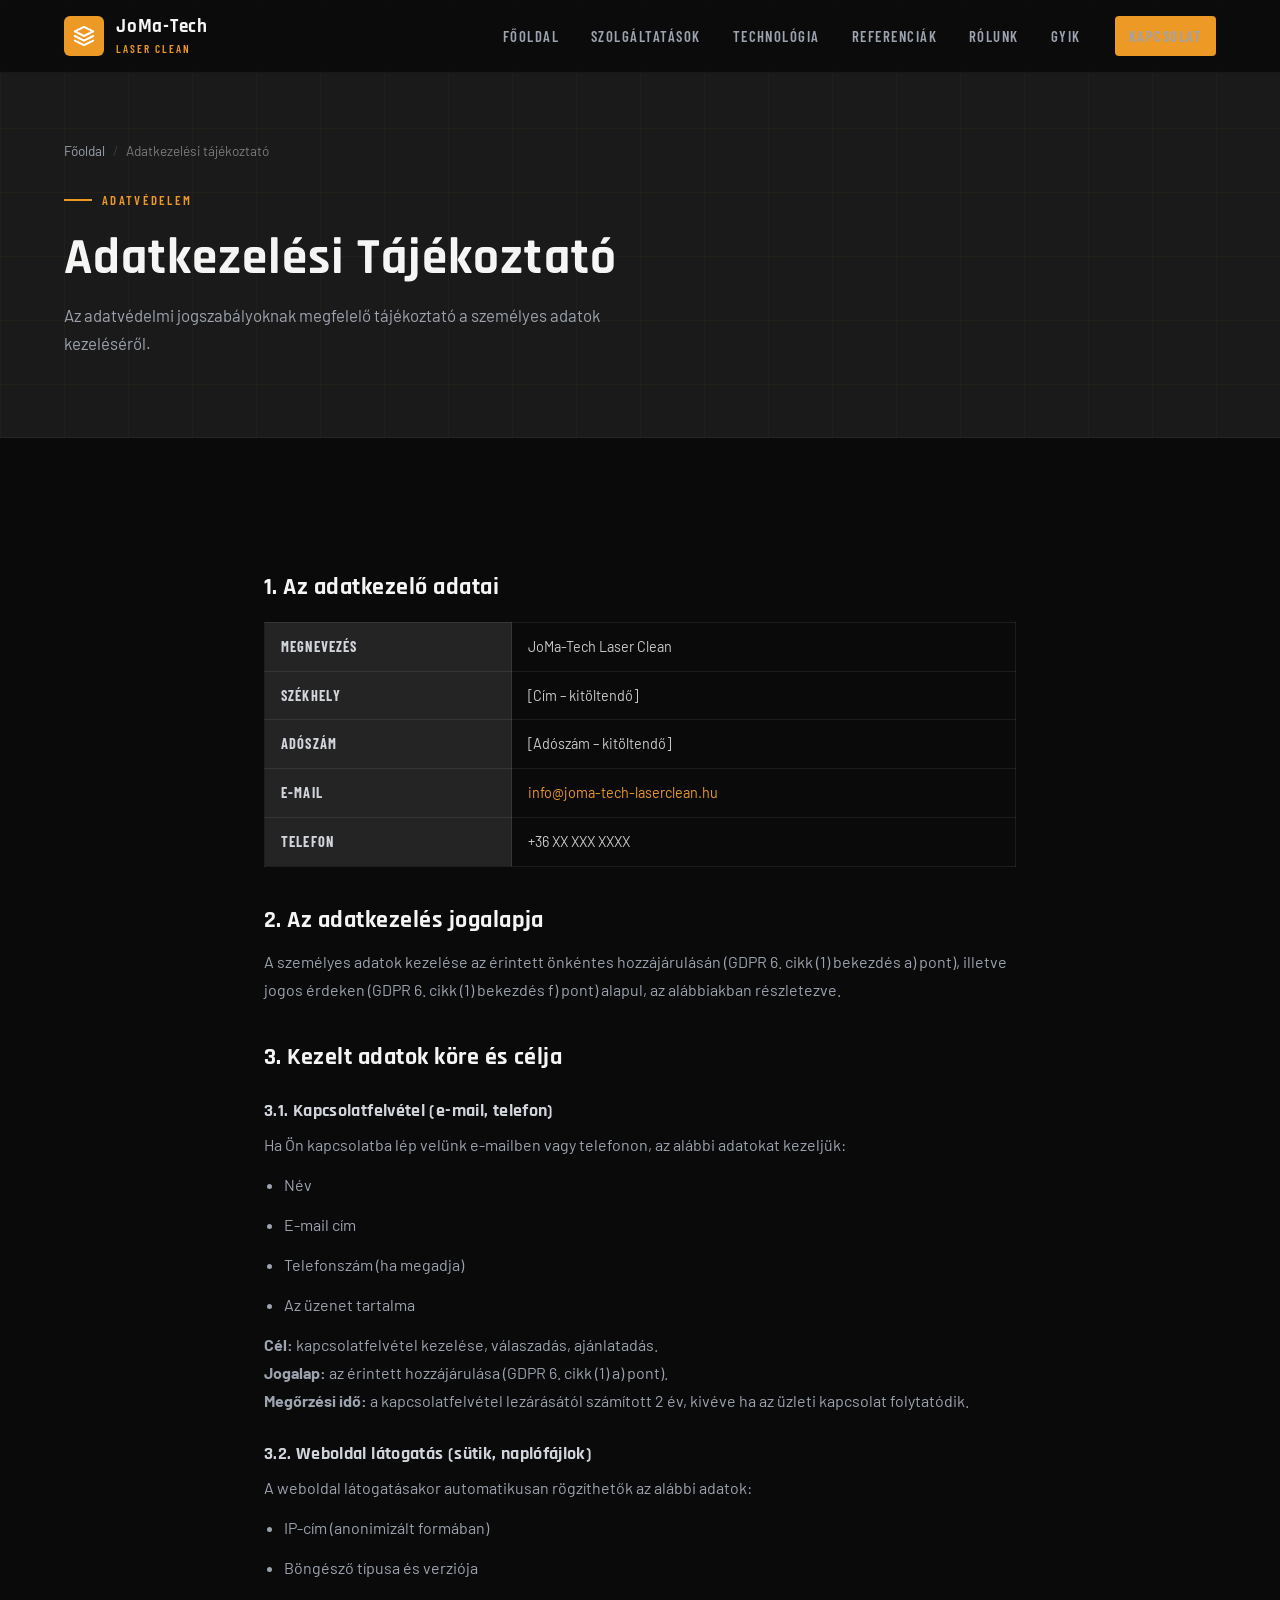
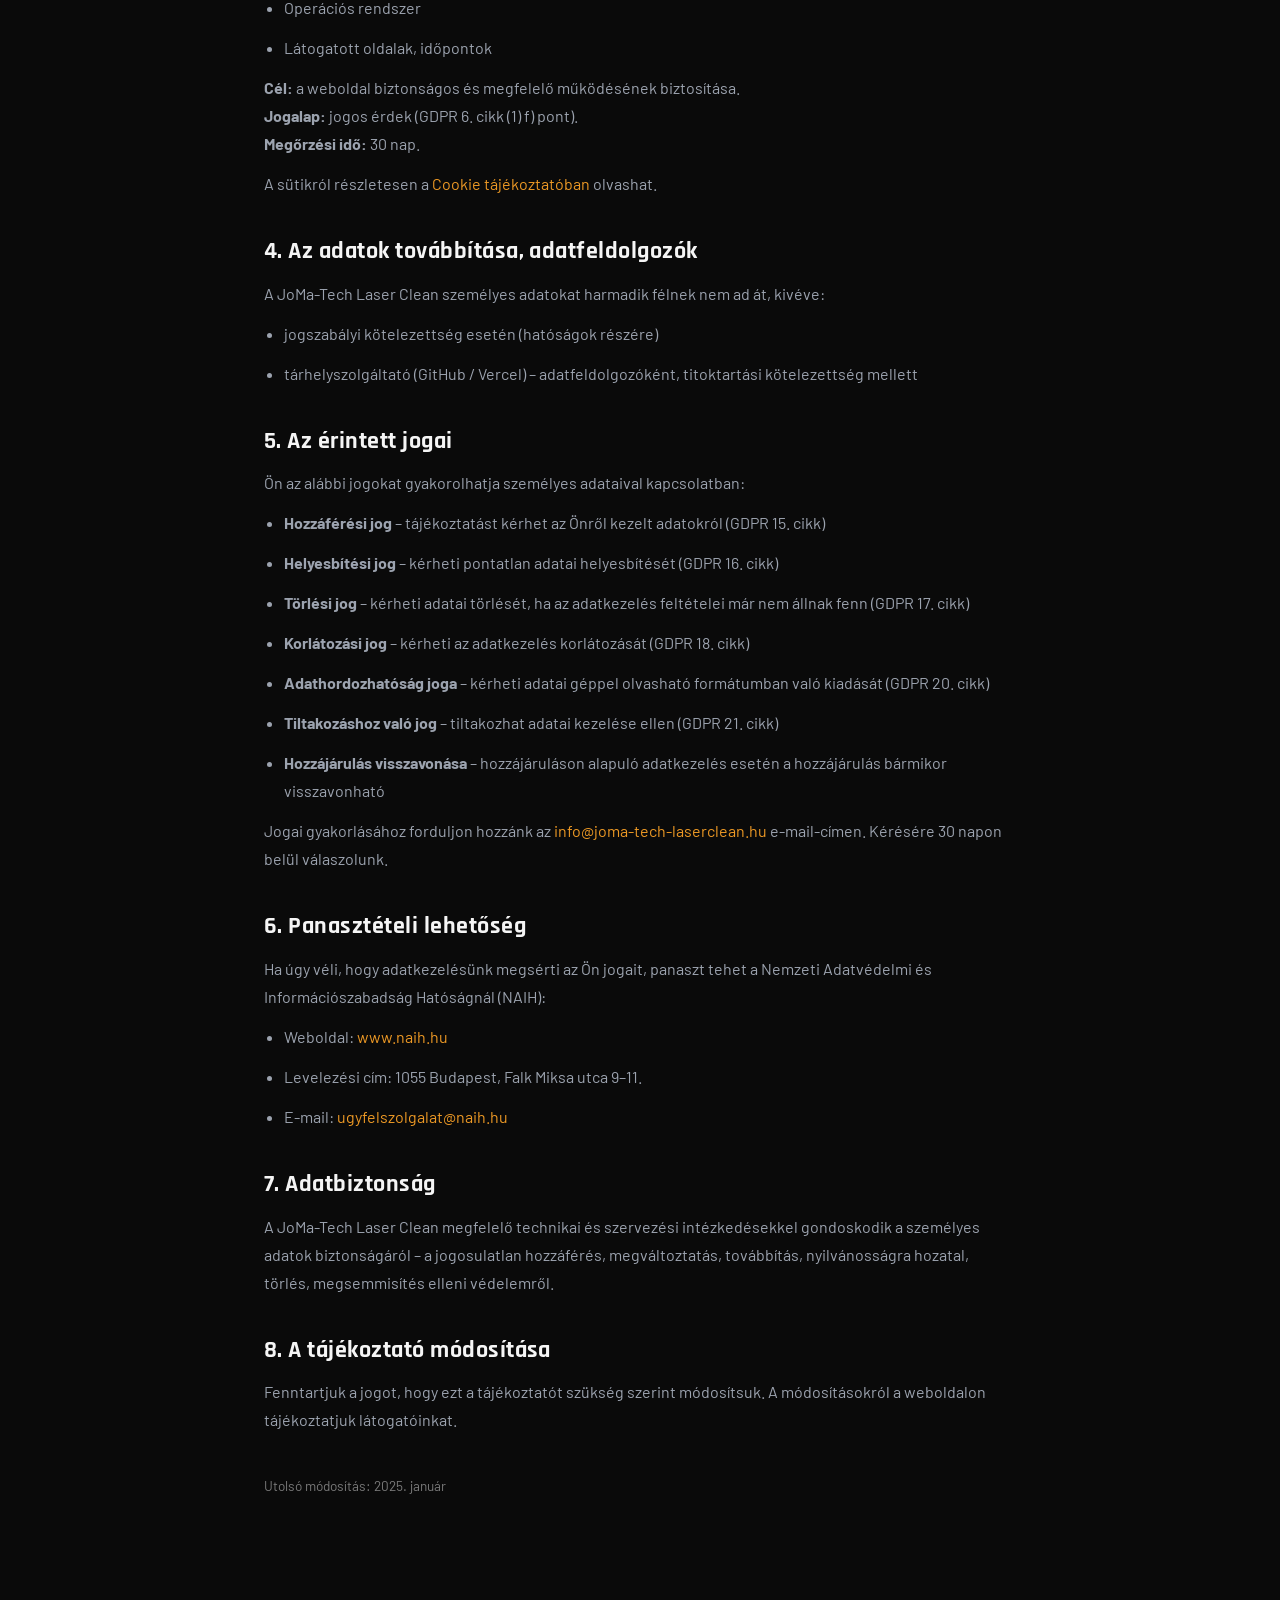
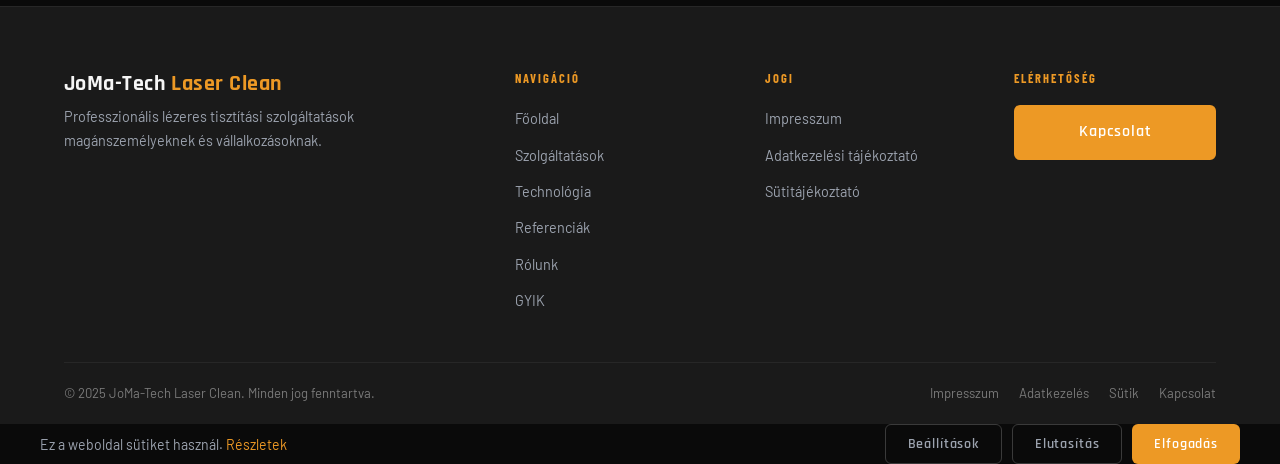
==== adatkezeles.html @ 35d4041e "Add files via upload" ====
<!DOCTYPE html>
<html lang="hu">
<head>
  <meta charset="UTF-8">
  <meta name="viewport" content="width=device-width, initial-scale=1.0">
  <meta name="description" content="Az adatvédelmi jogszabályoknak megfelelő adatkezelési tájékoztató a JoMa-Tech Laser Clean weboldalhoz.">
  <meta name="author" content="JoMa-Tech Laser Clean">
  <meta name="robots" content="index, follow">
  <meta name="theme-color" content="#ED9925">
  <link rel="canonical" href="https://joma-tech-laserclean.hu/adatkezeles.html">

  <!-- Open Graph -->
  <meta property="og:type" content="website">
  <meta property="og:title" content="Adatkezelési Tájékoztató – JoMa-Tech Laser Clean">
  <meta property="og:description" content="Az adatvédelmi jogszabályoknak megfelelő adatkezelési tájékoztató a JoMa-Tech Laser Clean weboldalhoz.">
  <meta property="og:url" content="https://joma-tech-laserclean.hu/adatkezeles.html">
  <meta property="og:image" content="https://joma-tech-laserclean.hu/assets/img/og-image.jpg">
  <meta property="og:image:width" content="1200">
  <meta property="og:image:height" content="630">
  <meta property="og:locale" content="hu_HU">
  <meta property="og:site_name" content="JoMa-Tech Laser Clean">

  <!-- Twitter Card -->
  <meta name="twitter:card" content="summary_large_image">
  <meta name="twitter:title" content="Adatkezelési Tájékoztató – JoMa-Tech Laser Clean">
  <meta name="twitter:description" content="Az adatvédelmi jogszabályoknak megfelelő adatkezelési tájékoztató a JoMa-Tech Laser Clean weboldalhoz.">
  <meta name="twitter:image" content="https://joma-tech-laserclean.hu/assets/img/og-image.jpg">

  <title>Adatkezelési Tájékoztató – JoMa-Tech Laser Clean</title>
  <link rel="stylesheet" href="assets/css/style.css">
  <link rel="preconnect" href="https://fonts.googleapis.com">
  <link rel="preconnect" href="https://fonts.gstatic.com" crossorigin>

</head>
<body>

<header id="site-header">
  <div class="container">
    <nav class="nav-wrap">
      <a href="index.html" class="nav-logo">
        <div class="nav-logo-icon">
          <svg width="22" height="22" viewBox="0 0 24 24" fill="none" stroke="#fff" stroke-width="2.2" stroke-linecap="round" stroke-linejoin="round"><path d="M12 2L2 7l10 5 10-5-10-5z"/><path d="M2 17l10 5 10-5"/><path d="M2 12l10 5 10-5"/></svg>
        </div>
        <div class="nav-logo-text"><strong>JoMa-Tech</strong><span>Laser Clean</span></div>
      </a>
      <div class="nav-links">
        <a href="index.html">Főoldal</a>
        <a href="szolgaltatasok.html">Szolgáltatások</a>
        <a href="technologia.html">Technológia</a>
        <a href="referenciak.html">Referenciák</a>
        <a href="rolunk.html">Rólunk</a>
        <a href="gyik.html">GYIK</a>
        <a href="kapcsolat.html" class="nav-cta btn btn-primary">Kapcsolat</a>
      </div>
      <button class="nav-toggle" aria-label="Menü megnyitása"><span></span><span></span><span></span></button>
    </nav>
    <nav class="nav-mobile">
      <a href="index.html">Főoldal</a>
      <a href="szolgaltatasok.html">Szolgáltatások</a>
      <a href="technologia.html">Technológia</a>
      <a href="referenciak.html">Referenciák</a>
      <a href="rolunk.html">Rólunk</a>
      <a href="gyik.html">GYIK</a>
      <a href="kapcsolat.html" class="btn btn-primary">Kapcsolatfelvétel</a>
    </nav>
  </div>
</header>

<section class="page-hero">
  <div class="container">
    <div class="page-hero-content">
      <div class="breadcrumb">
        <a href="index.html">Főoldal</a>
        <span class="breadcrumb-sep">/</span>
        <span>Adatkezelési tájékoztató</span>
      </div>
      <span class="section-label">Adatvédelem</span>
      <h1>Adatkezelési Tájékoztató</h1>
      <p>Az adatvédelmi jogszabályoknak megfelelő tájékoztató a személyes adatok kezeléséről.</p>
    </div>
  </div>
</section>

<section class="section-pad">
  <div class="container" style="max-width:800px;">
    <div class="legal-content">

      <h2>1. Az adatkezelő adatai</h2>
      <table>
        <tr><th>Megnevezés</th><td>JoMa-Tech Laser Clean</td></tr>
        <tr><th>Székhely</th><td>[Cím – kitöltendő]</td></tr>
        <tr><th>Adószám</th><td>[Adószám – kitöltendő]</td></tr>
        <tr><th>E-mail</th><td><a href="mailto:info@joma-tech-laserclean.hu">info@joma-tech-laserclean.hu</a></td></tr>
        <tr><th>Telefon</th><td>+36 XX XXX XXXX</td></tr>
      </table>

      <h2>2. Az adatkezelés jogalapja</h2>
      <p>A személyes adatok kezelése az érintett önkéntes hozzájárulásán (GDPR 6. cikk (1) bekezdés a) pont), illetve jogos érdeken (GDPR 6. cikk (1) bekezdés f) pont) alapul, az alábbiakban részletezve.</p>

      <h2>3. Kezelt adatok köre és célja</h2>

      <h3>3.1. Kapcsolatfelvétel (e-mail, telefon)</h3>
      <p>Ha Ön kapcsolatba lép velünk e-mailben vagy telefonon, az alábbi adatokat kezeljük:</p>
      <ul>
        <li>Név</li>
        <li>E-mail cím</li>
        <li>Telefonszám (ha megadja)</li>
        <li>Az üzenet tartalma</li>
      </ul>
      <p><strong>Cél:</strong> kapcsolatfelvétel kezelése, válaszadás, ajánlatadás.<br>
      <strong>Jogalap:</strong> az érintett hozzájárulása (GDPR 6. cikk (1) a) pont).<br>
      <strong>Megőrzési idő:</strong> a kapcsolatfelvétel lezárásától számított 2 év, kivéve ha az üzleti kapcsolat folytatódik.</p>

      <h3>3.2. Weboldal látogatás (sütik, naplófájlok)</h3>
      <p>A weboldal látogatásakor automatikusan rögzíthetők az alábbi adatok:</p>
      <ul>
        <li>IP-cím (anonimizált formában)</li>
        <li>Böngésző típusa és verziója</li>
        <li>Operációs rendszer</li>
        <li>Látogatott oldalak, időpontok</li>
      </ul>
      <p><strong>Cél:</strong> a weboldal biztonságos és megfelelő működésének biztosítása.<br>
      <strong>Jogalap:</strong> jogos érdek (GDPR 6. cikk (1) f) pont).<br>
      <strong>Megőrzési idő:</strong> 30 nap.</p>
      <p>A sütikról részletesen a <a href="cookie-tajekoztato.html">Cookie tájékoztatóban</a> olvashat.</p>

      <h2>4. Az adatok továbbítása, adatfeldolgozók</h2>
      <p>A JoMa-Tech Laser Clean személyes adatokat harmadik félnek nem ad át, kivéve:</p>
      <ul>
        <li>jogszabályi kötelezettség esetén (hatóságok részére)</li>
        <li>tárhelyszolgáltató (GitHub / Vercel) – adatfeldolgozóként, titoktartási kötelezettség mellett</li>
      </ul>

      <h2>5. Az érintett jogai</h2>
      <p>Ön az alábbi jogokat gyakorolhatja személyes adataival kapcsolatban:</p>
      <ul>
        <li><strong>Hozzáférési jog</strong> – tájékoztatást kérhet az Önről kezelt adatokról (GDPR 15. cikk)</li>
        <li><strong>Helyesbítési jog</strong> – kérheti pontatlan adatai helyesbítését (GDPR 16. cikk)</li>
        <li><strong>Törlési jog</strong> – kérheti adatai törlését, ha az adatkezelés feltételei már nem állnak fenn (GDPR 17. cikk)</li>
        <li><strong>Korlátozási jog</strong> – kérheti az adatkezelés korlátozását (GDPR 18. cikk)</li>
        <li><strong>Adathordozhatóság joga</strong> – kérheti adatai géppel olvasható formátumban való kiadását (GDPR 20. cikk)</li>
        <li><strong>Tiltakozáshoz való jog</strong> – tiltakozhat adatai kezelése ellen (GDPR 21. cikk)</li>
        <li><strong>Hozzájárulás visszavonása</strong> – hozzájáruláson alapuló adatkezelés esetén a hozzájárulás bármikor visszavonható</li>
      </ul>
      <p>Jogai gyakorlásához forduljon hozzánk az <a href="mailto:info@joma-tech-laserclean.hu">info@joma-tech-laserclean.hu</a> e-mail-címen. Kérésére 30 napon belül válaszolunk.</p>

      <h2>6. Panasztételi lehetőség</h2>
      <p>Ha úgy véli, hogy adatkezelésünk megsérti az Ön jogait, panaszt tehet a Nemzeti Adatvédelmi és Információszabadság Hatóságnál (NAIH):</p>
      <ul>
        <li>Weboldal: <a href="https://www.naih.hu" target="_blank" rel="noopener">www.naih.hu</a></li>
        <li>Levelezési cím: 1055 Budapest, Falk Miksa utca 9–11.</li>
        <li>E-mail: <a href="mailto:ugyfelszolgalat@naih.hu">ugyfelszolgalat@naih.hu</a></li>
      </ul>

      <h2>7. Adatbiztonság</h2>
      <p>A JoMa-Tech Laser Clean megfelelő technikai és szervezési intézkedésekkel gondoskodik a személyes adatok biztonságáról – a jogosulatlan hozzáférés, megváltoztatás, továbbítás, nyilvánosságra hozatal, törlés, megsemmisítés elleni védelemről.</p>

      <h2>8. A tájékoztató módosítása</h2>
      <p>Fenntartjuk a jogot, hogy ezt a tájékoztatót szükség szerint módosítsuk. A módosításokról a weboldalon tájékoztatjuk látogatóinkat.</p>

      <p style="color:var(--text-muted);font-size:0.85rem;margin-top:40px;">Utolsó módosítás: 2025. január</p>
    </div>
  </div>
</section>

<footer id="site-footer">
  <div class="container">
    <div class="footer-grid">
      <div class="footer-brand"><h3>JoMa-Tech <span style="color:var(--orange)">Laser Clean</span></h3><p>Professzionális lézeres tisztítási szolgáltatások magánszemélyeknek és vállalkozásoknak.</p></div>
      <div class="footer-col"><h4>Navigáció</h4><ul><li><a href="index.html">Főoldal</a></li><li><a href="szolgaltatasok.html">Szolgáltatások</a></li><li><a href="technologia.html">Technológia</a></li><li><a href="referenciak.html">Referenciák</a></li><li><a href="rolunk.html">Rólunk</a></li><li><a href="gyik.html">GYIK</a></li></ul></div>
      <div class="footer-col"><h4>Jogi</h4><ul><li><a href="impresszum.html">Impresszum</a></li><li><a href="adatkezeles.html">Adatkezelési tájékoztató</a></li><li><a href="cookie-tajekoztato.html">Sütitájékoztató</a></li></ul></div>
      <div class="footer-col"><h4>Elérhetőség</h4><a href="kapcsolat.html" class="btn btn-primary" style="width:100%;justify-content:center;">Kapcsolat</a></div>
    </div>
    <div class="footer-bottom">
      <p>© 2025 JoMa-Tech Laser Clean. Minden jog fenntartva.</p>
      <div class="footer-legal"><a href="impresszum.html">Impresszum</a><a href="adatkezeles.html">Adatkezelés</a><a href="cookie-tajekoztato.html">Sütik</a><a href="kapcsolat.html">Kapcsolat</a></div>
    </div>
  </div>
</footer>

<button id="back-to-top" aria-label="Vissza a tetejére">
  <svg width="20" height="20" viewBox="0 0 24 24" fill="none" stroke="currentColor" stroke-width="2.5" stroke-linecap="round" stroke-linejoin="round"><polyline points="18 15 12 9 6 15"></polyline></svg>
</button>
<div id="sütiértesítő"><div class="cookie-inner"><p class="cookie-text">Ez a weboldal sütiket használ. <a href="cookie-tajekoztato.html">Részletek</a></p><div class="cookie-actions"><button id="cookie-settings" class="btn btn-ghost">Beállítások</button><button id="cookie-reject" class="btn btn-ghost">Elutasítás</button><button id="cookie-accept" class="btn btn-primary">Elfogadás</button></div></div></div>
<script src="assets/js/main.js"></script>
</body>
</html>
---- assets/css/style.css ----
/* ============================================================
   JoMa-Tech Laser Clean — style.css
   Design: Industrial-premium, dark tech aesthetic
   ============================================================ */

/* --- Google Fonts --- */
@import url('https://fonts.googleapis.com/css2?family=Rajdhani:wght@400;500;600;700&family=Barlow:ital,wght@0,300;0,400;0,500;0,600;1,300&family=Barlow+Condensed:wght@400;600;700&display=swap');

/* --- CSS Variables --- */
:root {
  --black:       #0a0a0a;
  --anthracite:  #1a1a1a;
  --dark-gray:   #242424;
  --mid-gray:    #3a3a3a;
  --silver:      #9ca3af;
  --light-silver:#d1d5db;
  --white:       #f5f5f5;
  --orange:      #ED9925;
  --orange-dark: #C47A10;
  --orange-glow: rgba(237,153,37,0.18);
  --text-body:   #c9c9c9;
  --text-muted:  #7a7a7a;

  --font-display: 'Rajdhani', sans-serif;
  --font-body:    'Barlow', sans-serif;
  --font-cond:    'Barlow Condensed', sans-serif;

  --radius:  6px;
  --radius-lg: 12px;
  --shadow:  0 4px 24px rgba(0,0,0,0.55);
  --shadow-orange: 0 0 32px rgba(237,153,37,0.25);
  --transition: 0.3s cubic-bezier(0.4,0,0.2,1);
}

/* --- Reset & Base --- */
*, *::before, *::after { box-sizing: border-box; margin: 0; padding: 0; }
html { scroll-behavior: smooth; font-size: 16px; }
body {
  font-family: var(--font-body);
  background: var(--black);
  color: var(--text-body);
  line-height: 1.65;
  overflow-x: hidden;
}
img { max-width: 100%; height: auto; display: block; }
a { color: var(--orange); text-decoration: none; transition: color var(--transition); }
a:hover { color: #fff; }
ul { list-style: none; }
h1,h2,h3,h4,h5,h6 {
  font-family: var(--font-display);
  color: var(--white);
  line-height: 1.15;
  letter-spacing: 0.02em;
}

/* --- Utility --- */
.container { max-width: 1200px; margin: 0 auto; padding: 0 24px; }
.section-pad { padding: 96px 0; }
.section-pad-sm { padding: 64px 0; }
.text-orange { color: var(--orange); }
.text-silver { color: var(--silver); }
.text-center { text-align: center; }
.sr-only { position: absolute; width: 1px; height: 1px; overflow: hidden; clip: rect(0,0,0,0); }

/* Section label */
.section-label {
  display: inline-flex;
  align-items: center;
  gap: 10px;
  font-family: var(--font-cond);
  font-size: 0.8rem;
  font-weight: 600;
  letter-spacing: 0.18em;
  text-transform: uppercase;
  color: var(--orange);
  margin-bottom: 18px;
}
.section-label::before {
  content: '';
  display: block;
  width: 28px; height: 2px;
  background: var(--orange);
}

/* Section title */
.section-title {
  font-size: clamp(2rem, 5vw, 3.2rem);
  font-weight: 700;
  margin-bottom: 20px;
}
.section-title span { color: var(--orange); }
.section-sub {
  font-size: 1.05rem;
  color: var(--silver);
  max-width: 640px;
  margin-bottom: 56px;
}
.section-sub.center { margin: 0 auto 56px; }

/* Divider */
.divider {
  width: 56px; height: 3px;
  background: var(--orange);
  margin: 20px 0 40px;
}
.divider.center { margin: 20px auto 40px; }

/* --- Buttons --- */
.btn {
  display: inline-flex;
  align-items: center;
  gap: 10px;
  font-family: var(--font-display);
  font-size: 1rem;
  font-weight: 600;
  letter-spacing: 0.06em;
  padding: 14px 32px;
  border-radius: var(--radius);
  border: none;
  cursor: pointer;
  transition: all var(--transition);
  white-space: nowrap;
}
.btn-primary {
  background: var(--orange);
  color: #fff;
}
.btn-primary:hover {
  background: var(--orange-dark);
  color: #fff;
  box-shadow: var(--shadow-orange);
  transform: translateY(-2px);
}
.btn-outline {
  background: transparent;
  color: var(--orange);
  border: 1.5px solid var(--orange);
}
.btn-outline:hover {
  background: var(--orange-glow);
  color: #fff;
  border-color: #fff;
  transform: translateY(-2px);
}
.btn-ghost {
  background: transparent;
  color: var(--silver);
  border: 1.5px solid var(--mid-gray);
}
.btn-ghost:hover {
  border-color: var(--orange);
  color: var(--orange);
}
.btn-lg { padding: 18px 40px; font-size: 1.08rem; }
.btn svg { flex-shrink: 0; }

/* --- Header / Nav --- */
#site-header {
  position: fixed;
  top: 0; left: 0; right: 0;
  z-index: 999;
  background: rgba(10,10,10,0.85);
  backdrop-filter: blur(14px);
  border-bottom: 1px solid rgba(255,255,255,0.05);
  transition: background var(--transition), box-shadow var(--transition);
}
#site-header.scrolled {
  background: rgba(10,10,10,0.97);
  box-shadow: 0 2px 32px rgba(0,0,0,0.6);
}
.nav-wrap {
  display: flex;
  align-items: center;
  justify-content: space-between;
  height: 72px;
}
.nav-logo {
  display: flex;
  align-items: center;
  gap: 12px;
  text-decoration: none;
}
.nav-logo-icon {
  width: 40px; height: 40px;
  background: var(--orange);
  border-radius: 6px;
  display: flex;
  align-items: center;
  justify-content: center;
  flex-shrink: 0;
}
.nav-logo-text {
  line-height: 1.1;
}
.nav-logo-text strong {
  display: block;
  font-family: var(--font-display);
  font-size: 1.18rem;
  font-weight: 700;
  color: var(--white);
  letter-spacing: 0.04em;
}
.nav-logo-text span {
  font-family: var(--font-cond);
  font-size: 0.7rem;
  font-weight: 600;
  letter-spacing: 0.18em;
  text-transform: uppercase;
  color: var(--orange);
}

.nav-links {
  display: flex;
  align-items: center;
  gap: 4px;
}
.nav-links a {
  font-family: var(--font-cond);
  font-size: 0.92rem;
  font-weight: 600;
  letter-spacing: 0.1em;
  text-transform: uppercase;
  color: var(--silver);
  padding: 8px 14px;
  border-radius: 4px;
  transition: color var(--transition), background var(--transition);
}
.nav-links a:hover,
.nav-links a.active {
  color: var(--orange);
  background: var(--orange-glow);
}
.nav-cta { margin-left: 16px; }

/* Hamburger */
.nav-toggle {
  display: none;
  flex-direction: column;
  gap: 5px;
  background: none;
  border: none;
  cursor: pointer;
  padding: 8px;
  z-index: 1001;
}
.nav-toggle span {
  display: block;
  width: 24px; height: 2px;
  background: var(--white);
  border-radius: 2px;
  transition: all var(--transition);
}
.nav-toggle.open span:nth-child(1) { transform: translateY(7px) rotate(45deg); }
.nav-toggle.open span:nth-child(2) { opacity: 0; }
.nav-toggle.open span:nth-child(3) { transform: translateY(-7px) rotate(-45deg); }

/* Mobile nav */
.nav-mobile {
  display: none;
  flex-direction: column;
  padding: 16px 24px 24px;
  border-top: 1px solid rgba(255,255,255,0.05);
  background: rgba(10,10,10,0.98);
}
.nav-mobile.open { display: flex; }
.nav-mobile a {
  font-family: var(--font-cond);
  font-size: 1.1rem;
  font-weight: 600;
  letter-spacing: 0.12em;
  text-transform: uppercase;
  color: var(--silver);
  padding: 14px 0;
  border-bottom: 1px solid rgba(255,255,255,0.05);
  transition: color var(--transition);
}
.nav-mobile a:hover { color: var(--orange); }
.nav-mobile .btn { margin-top: 20px; width: 100%; justify-content: center; }

/* --- Hero --- */
.hero {
  position: relative;
  min-height: 100svh;
  display: flex;
  align-items: center;
  padding-top: 72px;
  overflow: hidden;
}
.hero-bg {
  position: absolute;
  inset: 0;
  background: var(--black);
  z-index: 0;
}
.hero-bg img {
  width: 100%; height: 100%;
  object-fit: cover;
  opacity: 0.22;
}
.hero-bg::after {
  content: '';
  position: absolute;
  inset: 0;
  background: linear-gradient(120deg, rgba(10,10,10,0.95) 40%, rgba(10,10,10,0.5) 100%);
}
/* Animated grid lines */
.hero-grid {
  position: absolute;
  inset: 0;
  background-image:
    linear-gradient(rgba(237,153,37,0.04) 1px, transparent 1px),
    linear-gradient(90deg, rgba(237,153,37,0.04) 1px, transparent 1px);
  background-size: 64px 64px;
  z-index: 1;
  animation: gridShift 20s linear infinite;
}
@keyframes gridShift {
  0%   { background-position: 0 0; }
  100% { background-position: 64px 64px; }
}
.hero-content {
  position: relative;
  z-index: 2;
  padding: 80px 0;
}
.hero-badge {
  display: inline-flex;
  align-items: center;
  gap: 10px;
  background: rgba(237,153,37,0.12);
  border: 1px solid rgba(237,153,37,0.3);
  border-radius: 100px;
  padding: 6px 18px 6px 6px;
  margin-bottom: 28px;
}
.hero-badge-dot {
  width: 8px; height: 8px;
  border-radius: 50%;
  background: var(--orange);
  animation: pulse 2s infinite;
}
@keyframes pulse {
  0%,100% { opacity: 1; transform: scale(1); }
  50% { opacity: 0.5; transform: scale(1.4); }
}
.hero-badge span {
  font-family: var(--font-cond);
  font-size: 0.78rem;
  font-weight: 600;
  letter-spacing: 0.14em;
  text-transform: uppercase;
  color: var(--orange);
}
.hero h1 {
  font-size: clamp(2.8rem, 8vw, 5.5rem);
  font-weight: 700;
  line-height: 1.0;
  margin-bottom: 28px;
  letter-spacing: -0.01em;
}
.hero h1 em {
  font-style: normal;
  color: var(--orange);
  display: block;
}
.hero-desc {
  font-size: clamp(1rem, 2.5vw, 1.2rem);
  color: var(--silver);
  max-width: 520px;
  margin-bottom: 44px;
  line-height: 1.7;
}
.hero-actions { display: flex; flex-wrap: wrap; gap: 14px; margin-bottom: 64px; }
.hero-stats {
  display: grid;
  grid-template-columns: repeat(3, auto);
  gap: 40px;
  padding-top: 40px;
  border-top: 1px solid rgba(255,255,255,0.08);
}
.hero-stat-num {
  font-family: var(--font-display);
  font-size: 2.2rem;
  font-weight: 700;
  color: var(--white);
  line-height: 1;
}
.hero-stat-num span { color: var(--orange); }
.hero-stat-label {
  font-size: 0.82rem;
  color: var(--text-muted);
  letter-spacing: 0.06em;
  text-transform: uppercase;
  margin-top: 4px;
}

/* ---- Layout helpers ---- */
.layout-two-col {
  display: grid;
  grid-template-columns: 1fr 1fr;
  gap: 64px;
  align-items: center;
}

/* Spacing helpers */
.mb-20 { margin-bottom: 20px; }
.mb-28 { margin-bottom: 28px; }
.mb-32 { margin-bottom: 32px; }
.mb-40 { margin-bottom: 40px; }
.mt-40 { margin-top: 40px; }

/* Background helpers */
.bg-anthracite { background: var(--anthracite); }

/* Card offset – eltolt kártya desktop nézetben */
.card-offset { margin-top: 24px; }

/* Image rounded */
.img-rounded {
  width: 100%;
  border-radius: var(--radius-lg);
  border: 1px solid rgba(255,255,255,0.08);
  display: block;
}

/* Check list */
.check-list {
  display: flex;
  flex-direction: column;
  gap: 12px;
}
.check-list li {
  display: flex;
  align-items: center;
  gap: 12px;
  color: var(--light-silver);
  font-size: 0.97rem;
}
.check-icon { color: var(--orange); flex-shrink: 0; }

/* Footer badge */
.footer-badge {
  display: flex;
  align-items: center;
  gap: 8px;
  font-size: 0.85rem;
  color: var(--silver);
}
.footer-badge-dot {
  width: 8px; height: 8px;
  border-radius: 50%;
  background: var(--orange);
  flex-shrink: 0;
}
.footer-contact-btn {
  margin-top: 16px;
  width: 100%;
  justify-content: center;
}

/* ---- Mobilon a card-offset törlése ---- */
@media (max-width: 768px) {
  .card-offset { margin-top: 0 !important; }
  .layout-two-col {
    grid-template-columns: 1fr;
    gap: 36px;
  }
  .img-rounded { max-height: 280px; object-fit: cover; }
}

@media (max-width: 480px) {
  .layout-two-col { gap: 28px; }
}

/* --- Feature strip --- */
.feature-strip {
  background: var(--anthracite);
  border-top: 1px solid rgba(255,255,255,0.05);
  border-bottom: 1px solid rgba(255,255,255,0.05);
  padding: 28px 0;
}
.feature-strip-inner {
  display: flex;
  flex-wrap: wrap;
  justify-content: center;
  gap: 0;
}
.feature-strip-item {
  display: flex;
  align-items: center;
  gap: 12px;
  padding: 12px 32px;
  border-right: 1px solid rgba(255,255,255,0.06);
  flex: 0 0 auto;
}
.feature-strip-item:last-child { border-right: none; }
.feature-strip-icon {
  color: var(--orange);
  flex-shrink: 0;
}
.feature-strip-text {
  font-family: var(--font-cond);
  font-size: 0.88rem;
  font-weight: 600;
  letter-spacing: 0.08em;
  text-transform: uppercase;
  color: var(--light-silver);
}

/* --- Cards --- */
.card {
  background: var(--anthracite);
  border: 1px solid rgba(255,255,255,0.06);
  border-radius: var(--radius-lg);
  padding: 32px;
  transition: border-color var(--transition), transform var(--transition), box-shadow var(--transition);
}
.card:hover {
  border-color: rgba(237,153,37,0.4);
  transform: translateY(-4px);
  box-shadow: 0 12px 40px rgba(0,0,0,0.5), 0 0 0 1px rgba(237,153,37,0.1);
}
.card-icon {
  width: 52px; height: 52px;
  background: var(--orange-glow);
  border: 1px solid rgba(237,153,37,0.25);
  border-radius: 10px;
  display: flex;
  align-items: center;
  justify-content: center;
  color: var(--orange);
  margin-bottom: 20px;
}
.card h3 {
  font-size: 1.25rem;
  font-weight: 600;
  margin-bottom: 10px;
}
.card p {
  font-size: 0.95rem;
  color: var(--silver);
  line-height: 1.6;
}

/* Why us grid */
.grid-3 { display: grid; grid-template-columns: repeat(3, 1fr); gap: 24px; }
.grid-2 { display: grid; grid-template-columns: repeat(2, 1fr); gap: 24px; }
.grid-4 { display: grid; grid-template-columns: repeat(4, 1fr); gap: 24px; }

/* --- Services preview --- */
.service-card {
  position: relative;
  overflow: hidden;
  border-radius: var(--radius-lg);
  background: var(--anthracite);
  border: 1px solid rgba(255,255,255,0.06);
  transition: all var(--transition);
}
.service-card:hover {
  border-color: rgba(237,153,37,0.4);
  transform: translateY(-5px);
  box-shadow: var(--shadow-orange);
}
.service-card-img {
  width: 100%; height: 220px;
  object-fit: cover;
  opacity: 0.75;
  transition: opacity var(--transition);
}
.service-card:hover .service-card-img { opacity: 0.9; }
.service-card-body { padding: 24px; }
.service-card-body h3 {
  font-size: 1.15rem;
  margin-bottom: 8px;
}
.service-card-body p {
  font-size: 0.9rem;
  color: var(--silver);
  margin-bottom: 18px;
}
.service-card-arrow {
  display: inline-flex;
  align-items: center;
  gap: 6px;
  font-family: var(--font-cond);
  font-size: 0.82rem;
  font-weight: 600;
  letter-spacing: 0.1em;
  text-transform: uppercase;
  color: var(--orange);
  transition: gap var(--transition);
}
.service-card:hover .service-card-arrow { gap: 12px; }

/* --- Before/After --- */
.before-after-wrap {
  background: var(--dark-gray);
  border-radius: var(--radius-lg);
  overflow: hidden;
  border: 1px solid rgba(255,255,255,0.06);
}
.ba-header {
  display: flex;
  border-bottom: 1px solid rgba(255,255,255,0.06);
}
.ba-label {
  flex: 1;
  text-align: center;
  padding: 14px;
  font-family: var(--font-cond);
  font-size: 0.82rem;
  font-weight: 700;
  letter-spacing: 0.12em;
  text-transform: uppercase;
}
.ba-label.before { color: var(--text-muted); border-right: 1px solid rgba(255,255,255,0.06); }
.ba-label.after { color: var(--orange); }
.ba-images {
  display: grid;
  grid-template-columns: 1fr 1fr;
}
.ba-img {
  width: 100%; height: 260px;
  object-fit: cover;
}
.ba-img.before { opacity: 0.65; }

/* --- Testimonials --- */
.testimonial-card {
  background: var(--anthracite);
  border: 1px solid rgba(255,255,255,0.06);
  border-radius: var(--radius-lg);
  padding: 32px;
}
.testimonial-stars { color: var(--orange); font-size: 1rem; margin-bottom: 14px; letter-spacing: 4px; }
.testimonial-text {
  font-size: 1rem;
  color: var(--light-silver);
  line-height: 1.7;
  font-style: italic;
  margin-bottom: 20px;
}
.testimonial-author {
  display: flex;
  align-items: center;
  gap: 14px;
}
.testimonial-avatar {
  width: 44px; height: 44px;
  border-radius: 50%;
  background: var(--mid-gray);
  display: flex;
  align-items: center;
  justify-content: center;
  font-family: var(--font-display);
  font-weight: 700;
  font-size: 1rem;
  color: var(--orange);
  flex-shrink: 0;
}
.testimonial-name {
  font-family: var(--font-display);
  font-weight: 600;
  font-size: 1rem;
  color: var(--white);
}
.testimonial-role {
  font-size: 0.82rem;
  color: var(--text-muted);
}

/* --- CTA Banner --- */
.cta-banner {
  background: linear-gradient(135deg, var(--orange-dark) 0%, var(--orange) 100%);
  border-radius: var(--radius-lg);
  padding: 64px 48px;
  text-align: center;
  position: relative;
  overflow: hidden;
}
.cta-banner::before {
  content: '';
  position: absolute;
  top: -50%; right: -20%;
  width: 60%; height: 200%;
  background: rgba(255,255,255,0.05);
  border-radius: 50%;
}
.cta-banner h2 {
  font-size: clamp(1.8rem, 4vw, 2.8rem);
  margin-bottom: 14px;
  color: #fff;
}
.cta-banner p { color: rgba(255,255,255,0.82); margin-bottom: 32px; font-size: 1.05rem; }
.cta-banner .btn-primary { background: #fff; color: var(--orange-dark); }
.cta-banner .btn-primary:hover { background: rgba(255,255,255,0.9); box-shadow: 0 8px 32px rgba(0,0,0,0.25); }

/* --- Tech page --- */
.tech-step {
  display: flex;
  gap: 28px;
  align-items: flex-start;
  padding: 32px;
  background: var(--anthracite);
  border: 1px solid rgba(255,255,255,0.06);
  border-radius: var(--radius-lg);
  margin-bottom: 20px;
  transition: border-color var(--transition);
}
.tech-step:hover { border-color: rgba(237,153,37,0.35); }
.tech-step-num {
  font-family: var(--font-display);
  font-size: 3rem;
  font-weight: 700;
  color: var(--orange);
  opacity: 0.22;
  flex-shrink: 0;
  line-height: 1;
  width: 56px;
  text-align: right;
}
.tech-step-content h3 { font-size: 1.2rem; margin-bottom: 8px; }
.tech-step-content p { color: var(--silver); font-size: 0.95rem; }

/* Advantage chips */
.advantage-grid {
  display: grid;
  grid-template-columns: repeat(2, 1fr);
  gap: 14px;
}
.advantage-item {
  display: flex;
  align-items: flex-start;
  gap: 14px;
  padding: 18px;
  background: var(--dark-gray);
  border: 1px solid rgba(255,255,255,0.05);
  border-radius: var(--radius);
  transition: border-color var(--transition);
}
.advantage-item:hover { border-color: rgba(237,153,37,0.3); }
.advantage-check {
  width: 24px; height: 24px;
  border-radius: 50%;
  background: rgba(237,153,37,0.15);
  color: var(--orange);
  display: flex;
  align-items: center;
  justify-content: center;
  flex-shrink: 0;
  margin-top: 1px;
}
.advantage-item h4 { font-size: 0.95rem; margin-bottom: 4px; }
.advantage-item p { font-size: 0.85rem; color: var(--silver); }

/* --- Gallery / Referenciak --- */
.gallery-grid {
  display: grid;
  grid-template-columns: repeat(3, 1fr);
  gap: 16px;
}
.gallery-item {
  position: relative;
  border-radius: var(--radius);
  overflow: hidden;
  cursor: pointer;
  aspect-ratio: 4/3;
  background: var(--dark-gray);
}
.gallery-item img {
  width: 100%; height: 100%;
  object-fit: cover;
  transition: transform var(--transition), opacity var(--transition);
  opacity: 0.82;
}
.gallery-item:hover img { transform: scale(1.06); opacity: 1; }
.gallery-overlay {
  position: absolute;
  inset: 0;
  background: rgba(0,0,0,0.5);
  display: flex;
  align-items: center;
  justify-content: center;
  opacity: 0;
  transition: opacity var(--transition);
}
.gallery-item:hover .gallery-overlay { opacity: 1; }
.gallery-zoom { color: #fff; }

/* Lightbox */
#lightbox {
  position: fixed;
  inset: 0;
  background: rgba(0,0,0,0.95);
  z-index: 9999;
  display: none;
  align-items: center;
  justify-content: center;
}
#lightbox.open { display: flex; }
.lb-content {
  position: relative;
  max-width: 90vw;
  max-height: 90vh;
}
.lb-content img { max-width: 90vw; max-height: 85vh; object-fit: contain; border-radius: var(--radius); }
.lb-close {
  position: absolute;
  top: -44px; right: 0;
  background: none; border: none;
  color: #fff; font-size: 1.8rem;
  cursor: pointer; line-height: 1;
}
.lb-nav {
  position: absolute;
  top: 50%; transform: translateY(-50%);
  background: rgba(255,255,255,0.1);
  border: none;
  color: #fff;
  width: 44px; height: 44px;
  border-radius: 50%;
  cursor: pointer;
  display: flex;
  align-items: center;
  justify-content: center;
  transition: background var(--transition);
}
.lb-nav:hover { background: var(--orange); }
.lb-prev { left: -56px; }
.lb-next { right: -56px; }

/* --- Project card --- */
.project-card {
  background: var(--anthracite);
  border: 1px solid rgba(255,255,255,0.06);
  border-radius: var(--radius-lg);
  overflow: hidden;
  transition: all var(--transition);
}
.project-card:hover {
  border-color: rgba(237,153,37,0.35);
  transform: translateY(-4px);
}
.project-card-img { width: 100%; height: 200px; object-fit: cover; opacity: 0.8; }
.project-card-body { padding: 24px; }
.project-tag {
  display: inline-block;
  font-family: var(--font-cond);
  font-size: 0.72rem;
  font-weight: 700;
  letter-spacing: 0.12em;
  text-transform: uppercase;
  color: var(--orange);
  background: var(--orange-glow);
  border-radius: 4px;
  padding: 3px 10px;
  margin-bottom: 12px;
}

/* --- FAQ --- */
.faq-item {
  border-bottom: 1px solid rgba(255,255,255,0.07);
}
.faq-question {
  display: flex;
  align-items: center;
  justify-content: space-between;
  gap: 16px;
  padding: 22px 0;
  cursor: pointer;
  font-family: var(--font-display);
  font-size: 1.1rem;
  font-weight: 600;
  color: var(--white);
  transition: color var(--transition);
  background: none;
  border: none;
  width: 100%;
  text-align: left;
}
.faq-question:hover { color: var(--orange); }
.faq-icon {
  width: 28px; height: 28px;
  border-radius: 50%;
  background: var(--dark-gray);
  border: 1px solid rgba(255,255,255,0.1);
  display: flex;
  align-items: center;
  justify-content: center;
  color: var(--orange);
  flex-shrink: 0;
  transition: transform var(--transition), background var(--transition);
}
.faq-item.open .faq-icon { transform: rotate(45deg); background: var(--orange-glow); }
.faq-answer {
  max-height: 0;
  overflow: hidden;
  transition: max-height 0.4s ease, padding 0.3s ease;
}
.faq-item.open .faq-answer { max-height: 400px; padding-bottom: 20px; }
.faq-answer p { color: var(--silver); line-height: 1.7; }

/* --- About page --- */
.value-card {
  text-align: center;
  padding: 36px 24px;
  background: var(--anthracite);
  border: 1px solid rgba(255,255,255,0.06);
  border-radius: var(--radius-lg);
  transition: all var(--transition);
}
.value-card:hover {
  border-color: rgba(237,153,37,0.35);
  transform: translateY(-4px);
}
.value-icon {
  width: 64px; height: 64px;
  background: var(--orange-glow);
  border: 1px solid rgba(237,153,37,0.25);
  border-radius: 50%;
  display: flex;
  align-items: center;
  justify-content: center;
  color: var(--orange);
  margin: 0 auto 20px;
}
.value-card h3 { font-size: 1.15rem; margin-bottom: 10px; }
.value-card p { font-size: 0.92rem; color: var(--silver); }

/* Team member */
.team-card {
  text-align: center;
}
.team-avatar {
  width: 100px; height: 100px;
  border-radius: 50%;
  background: var(--dark-gray);
  border: 2px solid var(--orange);
  margin: 0 auto 16px;
  overflow: hidden;
  display: flex;
  align-items: center;
  justify-content: center;
  font-family: var(--font-display);
  font-size: 2rem;
  font-weight: 700;
  color: var(--orange);
}
.team-name { font-size: 1.1rem; font-weight: 600; margin-bottom: 4px; }
.team-role { font-size: 0.85rem; color: var(--orange); font-family: var(--font-cond); letter-spacing: 0.1em; text-transform: uppercase; }

/* --- Contact --- */
.contact-card {
  display: flex;
  align-items: flex-start;
  gap: 20px;
  padding: 28px;
  background: var(--anthracite);
  border: 1px solid rgba(255,255,255,0.06);
  border-radius: var(--radius-lg);
  transition: border-color var(--transition);
}
.contact-card:hover { border-color: rgba(237,153,37,0.35); }
.contact-icon {
  width: 52px; height: 52px;
  background: var(--orange-glow);
  border: 1px solid rgba(237,153,37,0.25);
  border-radius: 10px;
  display: flex;
  align-items: center;
  justify-content: center;
  color: var(--orange);
  flex-shrink: 0;
}
.contact-label {
  font-family: var(--font-cond);
  font-size: 0.78rem;
  font-weight: 700;
  letter-spacing: 0.14em;
  text-transform: uppercase;
  color: var(--text-muted);
  margin-bottom: 4px;
}
.contact-value { font-size: 1.1rem; font-weight: 600; color: var(--white); }
.contact-value a { color: var(--white); }
.contact-value a:hover { color: var(--orange); }
.contact-note { font-size: 0.85rem; color: var(--silver); margin-top: 4px; }

.map-frame {
  width: 100%;
  border-radius: var(--radius-lg);
  overflow: hidden;
  border: 1px solid rgba(255,255,255,0.06);
}
.map-frame iframe { display: block; width: 100%; border: none; }

/* --- Legal pages --- */
.legal-content h2 {
  font-size: 1.5rem;
  margin: 40px 0 14px;
  color: var(--white);
}
.legal-content h3 {
  font-size: 1.15rem;
  margin: 28px 0 10px;
  color: var(--light-silver);
}
.legal-content p, .legal-content li {
  color: var(--silver);
  line-height: 1.75;
  margin-bottom: 12px;
}
.legal-content ul { padding-left: 20px; }
.legal-content ul li { list-style: disc; }
.legal-content a { color: var(--orange); }
.legal-content table {
  width: 100%;
  border-collapse: collapse;
  margin: 20px 0;
}
.legal-content th, .legal-content td {
  padding: 12px 16px;
  border: 1px solid rgba(255,255,255,0.08);
  text-align: left;
  font-size: 0.9rem;
}
.legal-content th { background: var(--dark-gray); color: var(--light-silver); font-family: var(--font-cond); letter-spacing: 0.08em; text-transform: uppercase; }

/* --- Page header (inner pages) --- */
.page-hero {
  padding: 140px 0 80px;
  position: relative;
  overflow: hidden;
  background: var(--anthracite);
  border-bottom: 1px solid rgba(255,255,255,0.05);
}
.page-hero::before {
  content: '';
  position: absolute;
  inset: 0;
  background-image:
    linear-gradient(rgba(237,153,37,0.04) 1px, transparent 1px),
    linear-gradient(90deg, rgba(237,153,37,0.04) 1px, transparent 1px);
  background-size: 64px 64px;
}
.page-hero-content { position: relative; z-index: 1; }
.breadcrumb {
  display: flex;
  align-items: center;
  gap: 8px;
  margin-bottom: 20px;
  font-size: 0.85rem;
  color: var(--text-muted);
}
.breadcrumb a { color: var(--silver); }
.breadcrumb a:hover { color: var(--orange); }
.breadcrumb-sep { color: var(--mid-gray); }
.page-hero h1 { font-size: clamp(2rem, 5vw, 3.2rem); margin-bottom: 14px; }
.page-hero p { color: var(--silver); font-size: 1.05rem; max-width: 560px; }

/* --- Footer --- */
#site-footer {
  background: var(--anthracite);
  border-top: 1px solid rgba(255,255,255,0.06);
  padding: 64px 0 0;
}
.footer-grid {
  display: grid;
  grid-template-columns: 2fr 1fr 1fr 1fr;
  gap: 48px;
  padding-bottom: 48px;
}
.footer-brand h3 {
  font-size: 1.4rem;
  margin-bottom: 8px;
}
.footer-brand p {
  font-size: 0.9rem;
  color: var(--silver);
  line-height: 1.7;
  margin-bottom: 24px;
}
.footer-col h4 {
  font-family: var(--font-cond);
  font-size: 0.78rem;
  font-weight: 700;
  letter-spacing: 0.16em;
  text-transform: uppercase;
  color: var(--orange);
  margin-bottom: 20px;
}
.footer-col ul { display: flex; flex-direction: column; gap: 10px; }
.footer-col ul li a {
  font-size: 0.9rem;
  color: var(--silver);
  transition: color var(--transition);
}
.footer-col ul li a:hover { color: var(--orange); }
.footer-contact-item {
  display: flex;
  align-items: center;
  gap: 10px;
  font-size: 0.9rem;
  color: var(--silver);
  margin-bottom: 10px;
}
.footer-contact-item svg { color: var(--orange); flex-shrink: 0; }
.footer-bottom {
  border-top: 1px solid rgba(255,255,255,0.06);
  padding: 20px 0;
  display: flex;
  align-items: center;
  justify-content: space-between;
  flex-wrap: wrap;
  gap: 12px;
}
.footer-bottom p { font-size: 0.82rem; color: var(--text-muted); }
.footer-legal {
  display: flex;
  gap: 20px;
  flex-wrap: wrap;
}
.footer-legal a {
  font-size: 0.82rem;
  color: var(--text-muted);
}
.footer-legal a:hover { color: var(--orange); }

/* --- Back to top --- */
#back-to-top {
  position: fixed;
  bottom: 28px;
  right: 28px;
  z-index: 900;
  width: 46px; height: 46px;
  background: var(--orange);
  border: none;
  border-radius: var(--radius);
  cursor: pointer;
  display: flex;
  align-items: center;
  justify-content: center;
  color: #fff;
  opacity: 0;
  pointer-events: none;
  transition: all var(--transition);
  box-shadow: 0 4px 20px rgba(237,153,37,0.4);
}
#back-to-top.visible { opacity: 1; pointer-events: auto; }
#back-to-top:hover { background: var(--orange-dark); transform: translateY(-3px); }

/* --- Cookie Banner --- */
#cookie-banner {
  position: fixed;
  bottom: 0; left: 0; right: 0;
  z-index: 9998;
  background: var(--anthracite);
  border-top: 1px solid rgba(255,255,255,0.08);
  padding: 20px 24px;
  box-shadow: 0 -8px 40px rgba(0,0,0,0.5);
  display: none;
}
#cookie-banner.show { display: block; }
.cookie-inner {
  max-width: 1200px;
  margin: 0 auto;
  display: flex;
  align-items: center;
  gap: 20px;
  flex-wrap: wrap;
}
.cookie-text {
  flex: 1;
  min-width: 260px;
  font-size: 0.88rem;
  color: var(--silver);
}
.cookie-text a { color: var(--orange); }
.cookie-actions {
  display: flex;
  gap: 10px;
  flex-wrap: wrap;
}
.cookie-actions .btn { padding: 10px 22px; font-size: 0.88rem; }

/* --- AOS overrides --- */
[data-aos] { transition-duration: 0.7s !important; }

/* --- Stats counter --- */
.stats-section { background: var(--dark-gray); }
.stats-grid {
  display: grid;
  grid-template-columns: repeat(4, 1fr);
  gap: 0;
  text-align: center;
}
.stat-item {
  padding: 48px 24px;
  border-right: 1px solid rgba(255,255,255,0.06);
}
.stat-item:last-child { border-right: none; }
.stat-num {
  font-family: var(--font-display);
  font-size: clamp(2.5rem, 5vw, 3.5rem);
  font-weight: 700;
  color: var(--white);
  line-height: 1;
  margin-bottom: 8px;
}
.stat-num span { color: var(--orange); }
.stat-label {
  font-family: var(--font-cond);
  font-size: 0.82rem;
  font-weight: 600;
  letter-spacing: 0.12em;
  text-transform: uppercase;
  color: var(--text-muted);
}

/* ======================================================
   RESPONSIVE — teljes mobilbarát újraírás
   ====================================================== */

/* --- Tablet: 1024px --- */
@media (max-width: 1024px) {
  .footer-grid { grid-template-columns: 1fr 1fr; gap: 32px; }
  .grid-4 { grid-template-columns: repeat(2, 1fr); }

  /* Stats: 2 oszlop tableten */
  .stats-grid { grid-template-columns: repeat(2, 1fr); }
  .stat-item:nth-child(2) { border-right: none; }
  .stat-item:nth-child(3) { border-right: 1px solid rgba(255,255,255,0.06); border-top: 1px solid rgba(255,255,255,0.06); }
  .stat-item:nth-child(4) { border-right: none; border-top: 1px solid rgba(255,255,255,0.06); }

  /* Belső oldalak kétoszlopos layoutjai tabletté */
  .about-two-col,
  [style*="grid-template-columns:1fr 1fr"],
  [style*="grid-template-columns: 1fr 1fr"] {
    gap: 40px;
  }
}

/* --- Mobil: 768px --- */
@media (max-width: 768px) {
  /* Alapok */
  .section-pad { padding: 56px 0; }
  .section-pad-sm { padding: 40px 0; }
  .container { padding: 0 18px; }

  /* Nav */
  .nav-links, .nav-cta { display: none; }
  .nav-toggle { display: flex; }
  .nav-wrap { height: 64px; }

  /* Hero */
  .hero { min-height: 100svh; padding-top: 64px; }
  .hero-content { padding: 48px 0 56px; }
  .hero h1 { font-size: clamp(2rem, 8vw, 3rem); }
  .hero-desc { font-size: 0.97rem; }
  .hero-actions { flex-direction: column; gap: 12px; }
  .hero-actions .btn { width: 100%; justify-content: center; }
  .hero-stats {
    grid-template-columns: repeat(3, 1fr);
    gap: 16px;
    padding-top: 28px;
  }
  .hero-stat-num { font-size: 1.6rem; }
  .hero-stat-label { font-size: 0.72rem; }

  /* Grids → single column */
  .grid-3 { grid-template-columns: 1fr; gap: 16px; }
  .grid-2 { grid-template-columns: 1fr; gap: 16px; }
  .grid-4 { grid-template-columns: 1fr 1fr; gap: 14px; }

  /* Minden inline kétoszlopos layout → single col */
  [style*="grid-template-columns:1fr 1fr"],
  [style*="grid-template-columns: 1fr 1fr"],
  [style*="grid-template-columns:2fr 1fr"],
  [style*="grid-template-columns: 2fr 1fr"] {
    grid-template-columns: 1fr !important;
    gap: 32px !important;
  }

  /* Kapcsolat 3 col → 1 col */
  [style*="grid-template-columns:repeat(3,1fr)"],
  [style*="grid-template-columns: repeat(3,1fr)"],
  [style*="repeat(3, 1fr)"] {
    grid-template-columns: 1fr !important;
    gap: 14px !important;
  }

  /* Feature strip */
  .feature-strip-inner { flex-direction: column; align-items: stretch; }
  .feature-strip-item {
    border-right: none;
    border-bottom: 1px solid rgba(255,255,255,0.05);
    padding: 12px 18px;
    justify-content: flex-start;
  }
  .feature-strip-item:last-child { border-bottom: none; }

  /* Cards */
  .card { padding: 22px; }
  .card[style*="margin-top"] { margin-top: 0 !important; }

  /* Before/After */
  .ba-img { height: 180px; }

  /* Gallery */
  .gallery-grid { grid-template-columns: repeat(2, 1fr); gap: 10px; }

  /* Stats */
  .stats-grid { grid-template-columns: repeat(2, 1fr); }
  .stat-item { padding: 32px 16px; border-right: none; border-bottom: 1px solid rgba(255,255,255,0.06); }
  .stat-item:last-child { border-bottom: none; }
  .stat-num { font-size: 2.2rem; }

  /* Tech steps */
  .tech-step { flex-direction: column; gap: 12px; padding: 22px; }
  .tech-step-num { font-size: 2rem; width: auto; text-align: left; opacity: 0.3; }

  /* Advantage grid */
  .advantage-grid { grid-template-columns: 1fr; }

  /* CTA banner */
  .cta-banner { padding: 40px 22px; }
  .cta-banner h2 { font-size: 1.6rem; }

  /* Footer */
  .footer-grid { grid-template-columns: 1fr; gap: 28px; padding-bottom: 32px; }
  .footer-bottom { flex-direction: column; align-items: flex-start; gap: 10px; }
  .footer-legal { flex-wrap: wrap; gap: 14px; }

  /* Lightbox nav arrows – ne lógjanak ki */
  .lb-prev { left: 4px; }
  .lb-next { right: 4px; }
  .lb-content img { max-width: 95vw; }

  /* Section titles */
  .section-title { font-size: clamp(1.7rem, 6vw, 2.4rem); }
  .section-sub { font-size: 0.95rem; }

  /* Page hero */
  .page-hero { padding: 110px 0 52px; }
  .page-hero h1 { font-size: clamp(1.7rem, 6vw, 2.4rem); }

  /* FAQ */
  .faq-question { font-size: 1rem; padding: 18px 0; }

  /* Testimonials */
  .testimonial-card { padding: 22px; }

  /* Contact cards */
  .contact-card { padding: 20px; }

  /* Table overflow */
  table { display: block; overflow-x: auto; }

  /* highlight box belső grid */
  .highlight-box [style*="grid-template-columns"],
  .highlight-box [style*="grid-template-columns:"] {
    grid-template-columns: 1fr !important;
    gap: 28px !important;
  }
}

/* --- Kis mobil: 480px --- */
@media (max-width: 480px) {
  .container { padding: 0 14px; }

  /* Hero stats 1 sorba – 3 szám egymás mellett még fér */
  .hero-stats {
    grid-template-columns: repeat(3, 1fr);
    gap: 10px;
    padding-top: 22px;
  }
  .hero-stat-num { font-size: 1.35rem; }
  .hero-stat-label { font-size: 0.65rem; letter-spacing: 0.04em; }

  /* Grid-4 → 1 col */
  .grid-4 { grid-template-columns: 1fr; }

  /* Gallery → 1 col */
  .gallery-grid { grid-template-columns: 1fr; }

  /* Stats → 1 col */
  .stats-grid { grid-template-columns: 1fr; }

  /* BA images egymás alá */
  .ba-images { grid-template-columns: 1fr; }
  .ba-img { height: 160px; }

  /* Btn full width where needed */
  .hero-actions .btn { font-size: 0.95rem; padding: 14px 20px; }

  /* CTA gombok mobilon */
  .cta-banner .btn { width: 100%; justify-content: center; }
  .cta-banner [style*="display:flex"] { flex-direction: column !important; }

  /* Nav logo kisebb */
  .nav-logo-text strong { font-size: 1rem; }
  .nav-logo-text span { font-size: 0.62rem; }
  .nav-logo-icon { width: 34px; height: 34px; }

  /* Section label */
  .section-label { font-size: 0.72rem; }

  /* Back to top kisebb */
  #back-to-top { width: 40px; height: 40px; bottom: 18px; right: 18px; }

  /* Cookie banner */
  .cookie-inner { flex-direction: column; gap: 14px; }
  .cookie-actions { width: 100%; justify-content: stretch; }
  .cookie-actions .btn { flex: 1; justify-content: center; font-size: 0.82rem; padding: 10px 8px; }
}

/* ================================================
   ANIMÁCIÓK — Teljes rendszer
   ================================================ */

/* --- Alap keyframe-ek --- */
@keyframes fadeUp {
  from { opacity: 0; transform: translateY(30px); }
  to   { opacity: 1; transform: translateY(0); }
}
@keyframes fadeIn {
  from { opacity: 0; }
  to   { opacity: 1; }
}
@keyframes pulse {
  0%,100% { opacity: 1; transform: scale(1); }
  50%      { opacity: 0.5; transform: scale(1.4); }
}

/* --- Hero badge pulse (már van fent, de biztonság kedvéért) --- */
.hero-badge-dot { animation: pulse 2s infinite; }

/* --- Laser canvas --- */
#laser-canvas {
  position: absolute;
  inset: 0;
  width: 100%;
  height: 100%;
  z-index: 1;
  pointer-events: none;
}

/* --- Typewriter cursor --- */
#typewriter-text::after {
  content: '|';
  color: var(--orange);
  animation: blink 0.8s step-end infinite;
  margin-left: 2px;
}
@keyframes blink {
  0%,100% { opacity: 1; }
  50%      { opacity: 0; }
}

/* --- Glitch effect --- */
.glitch {
  position: relative;
  display: inline-block;
}
.glitch::before,
.glitch::after {
  content: attr(data-text);
  position: absolute;
  top: 0; left: 0;
  width: 100%;
  overflow: hidden;
  opacity: 0;
}
.glitch:hover::before {
  opacity: 0.7;
  color: var(--orange);
  clip-path: polygon(0 20%, 100% 20%, 100% 40%, 0 40%);
  transform: translateX(-3px);
  animation: glitch-1 0.3s steps(2) forwards;
}
.glitch:hover::after {
  opacity: 0.7;
  color: #4af;
  clip-path: polygon(0 60%, 100% 60%, 100% 80%, 0 80%);
  transform: translateX(3px);
  animation: glitch-2 0.3s steps(2) forwards;
}
@keyframes glitch-1 {
  0%   { clip-path: polygon(0 10%, 100% 10%, 100% 30%, 0 30%); transform: translateX(-4px); }
  50%  { clip-path: polygon(0 50%, 100% 50%, 100% 70%, 0 70%); transform: translateX(4px); }
  100% { clip-path: polygon(0 0,   100% 0,   100% 0,   0 0);   transform: translateX(0); opacity: 0; }
}
@keyframes glitch-2 {
  0%   { clip-path: polygon(0 60%, 100% 60%, 100% 80%, 0 80%); transform: translateX(4px); }
  50%  { clip-path: polygon(0 20%, 100% 20%, 100% 40%, 0 40%); transform: translateX(-4px); }
  100% { clip-path: polygon(0 0,   100% 0,   100% 0,   0 0);   transform: translateX(0); opacity: 0; }
}

/* --- Animate utility osztályok --- */
.animate-fade-up { animation: fadeUp 0.7s ease forwards; }
.animate-fade-in { animation: fadeIn 0.6s ease forwards; }

/* --- Orange glow accent line --- */
.accent-line {
  display: block;
  width: 100%;
  height: 2px;
  background: linear-gradient(90deg, var(--orange), transparent);
  margin-bottom: 40px;
  opacity: 0.4;
}

/* --- Highlight box --- */
.highlight-box {
  background: linear-gradient(135deg, rgba(237,153,37,0.08), rgba(237,153,37,0.03));
  border: 1px solid rgba(237,153,37,0.20);
  border-radius: var(--radius-lg);
  padding: 32px;
}

/* --- Shimmer loading skeleton (képekre) --- */
.img-rounded {
  animation: none;
}
.img-rounded[data-loaded="false"] {
  background: linear-gradient(90deg, var(--dark-gray) 25%, var(--mid-gray) 50%, var(--dark-gray) 75%);
  background-size: 200% 100%;
  animation: shimmer 1.5s infinite;
}
@keyframes shimmer {
  0%   { background-position: -200% 0; }
  100% { background-position:  200% 0; }
}

/* --- Hover border sweep (kártyákon) --- */
.card::after,
.service-card::after {
  content: '';
  position: absolute;
  inset: 0;
  border-radius: inherit;
  border: 1px solid var(--orange);
  opacity: 0;
  transform: scale(0.96);
  transition: opacity 0.3s ease, transform 0.3s ease;
  pointer-events: none;
}
.card { position: relative; overflow: hidden; }
.card:hover::after,
.service-card:hover::after {
  opacity: 0.5;
  transform: scale(1);
}

/* --- Floating glow orb a hero mögött --- */
.hero-orb {
  position: absolute;
  border-radius: 50%;
  filter: blur(80px);
  pointer-events: none;
  z-index: 1;
  animation: orbFloat 8s ease-in-out infinite;
}
.hero-orb-1 {
  width: 400px; height: 400px;
  background: radial-gradient(circle, rgba(237,153,37,0.12) 0%, transparent 70%);
  top: -100px; right: -80px;
  animation-delay: 0s;
}
.hero-orb-2 {
  width: 300px; height: 300px;
  background: radial-gradient(circle, rgba(237,153,37,0.07) 0%, transparent 70%);
  bottom: 60px; left: 10%;
  animation-delay: -4s;
}
@keyframes orbFloat {
  0%,100% { transform: translateY(0) scale(1); }
  50%      { transform: translateY(-30px) scale(1.05); }
}

/* --- Section label animált vonal --- */
.section-label::before {
  transition: width 0.6s ease;
}

/* --- Nav link underline sweep --- */
.nav-links a {
  position: relative;
}
.nav-links a::after {
  content: '';
  position: absolute;
  bottom: 4px; left: 14px; right: 14px;
  height: 1px;
  background: var(--orange);
  transform: scaleX(0);
  transform-origin: right;
  transition: transform 0.3s ease;
}
.nav-links a:hover::after,
.nav-links a.active::after {
  transform: scaleX(1);
  transform-origin: left;
}

/* --- Page hero szöveg animáció --- */
.page-hero-content {
  animation: fadeUp 0.7s ease 0.1s both;
}

/* --- CTA banner belső mozgás --- */
.cta-banner {
  animation: none;
  transition: transform 0.3s ease, box-shadow 0.3s ease;
}
.cta-banner:hover {
  transform: translateY(-3px);
  box-shadow: 0 20px 60px rgba(237,153,37,0.3);
}

/* --- Gallery item scale --- */
.gallery-item {
  transition: transform 0.4s cubic-bezier(.16,1,.3,1), box-shadow 0.4s ease;
}
.gallery-item:hover {
  transform: scale(1.03);
  box-shadow: 0 12px 40px rgba(0,0,0,0.6), 0 0 20px rgba(237,153,37,0.15);
  z-index: 2;
}

/* --- Feature strip item hover --- */
.feature-strip-item {
  transition: background 0.25s ease;
  border-radius: 6px;
}
.feature-strip-item:hover {
  background: rgba(237,153,37,0.06);
}

/* --- Back to top hover --- */
#back-to-top {
  transition: all 0.3s cubic-bezier(.16,1,.3,1);
}
#back-to-top:hover {
  background: var(--orange-dark);
  transform: translateY(-4px) scale(1.1);
  box-shadow: 0 8px 24px rgba(237,153,37,0.5);
}

/* --- Lightbox fade --- */
#lightbox {
  animation: fadeIn 0.2s ease;
}
#lightbox .lb-content {
  animation: fadeUp 0.25s ease;
}

/* --- Mobilon: csökkentett animáció --- */
@media (prefers-reduced-motion: reduce) {
  *, *::before, *::after {
    animation-duration: 0.01ms !important;
    transition-duration: 0.01ms !important;
  }
}
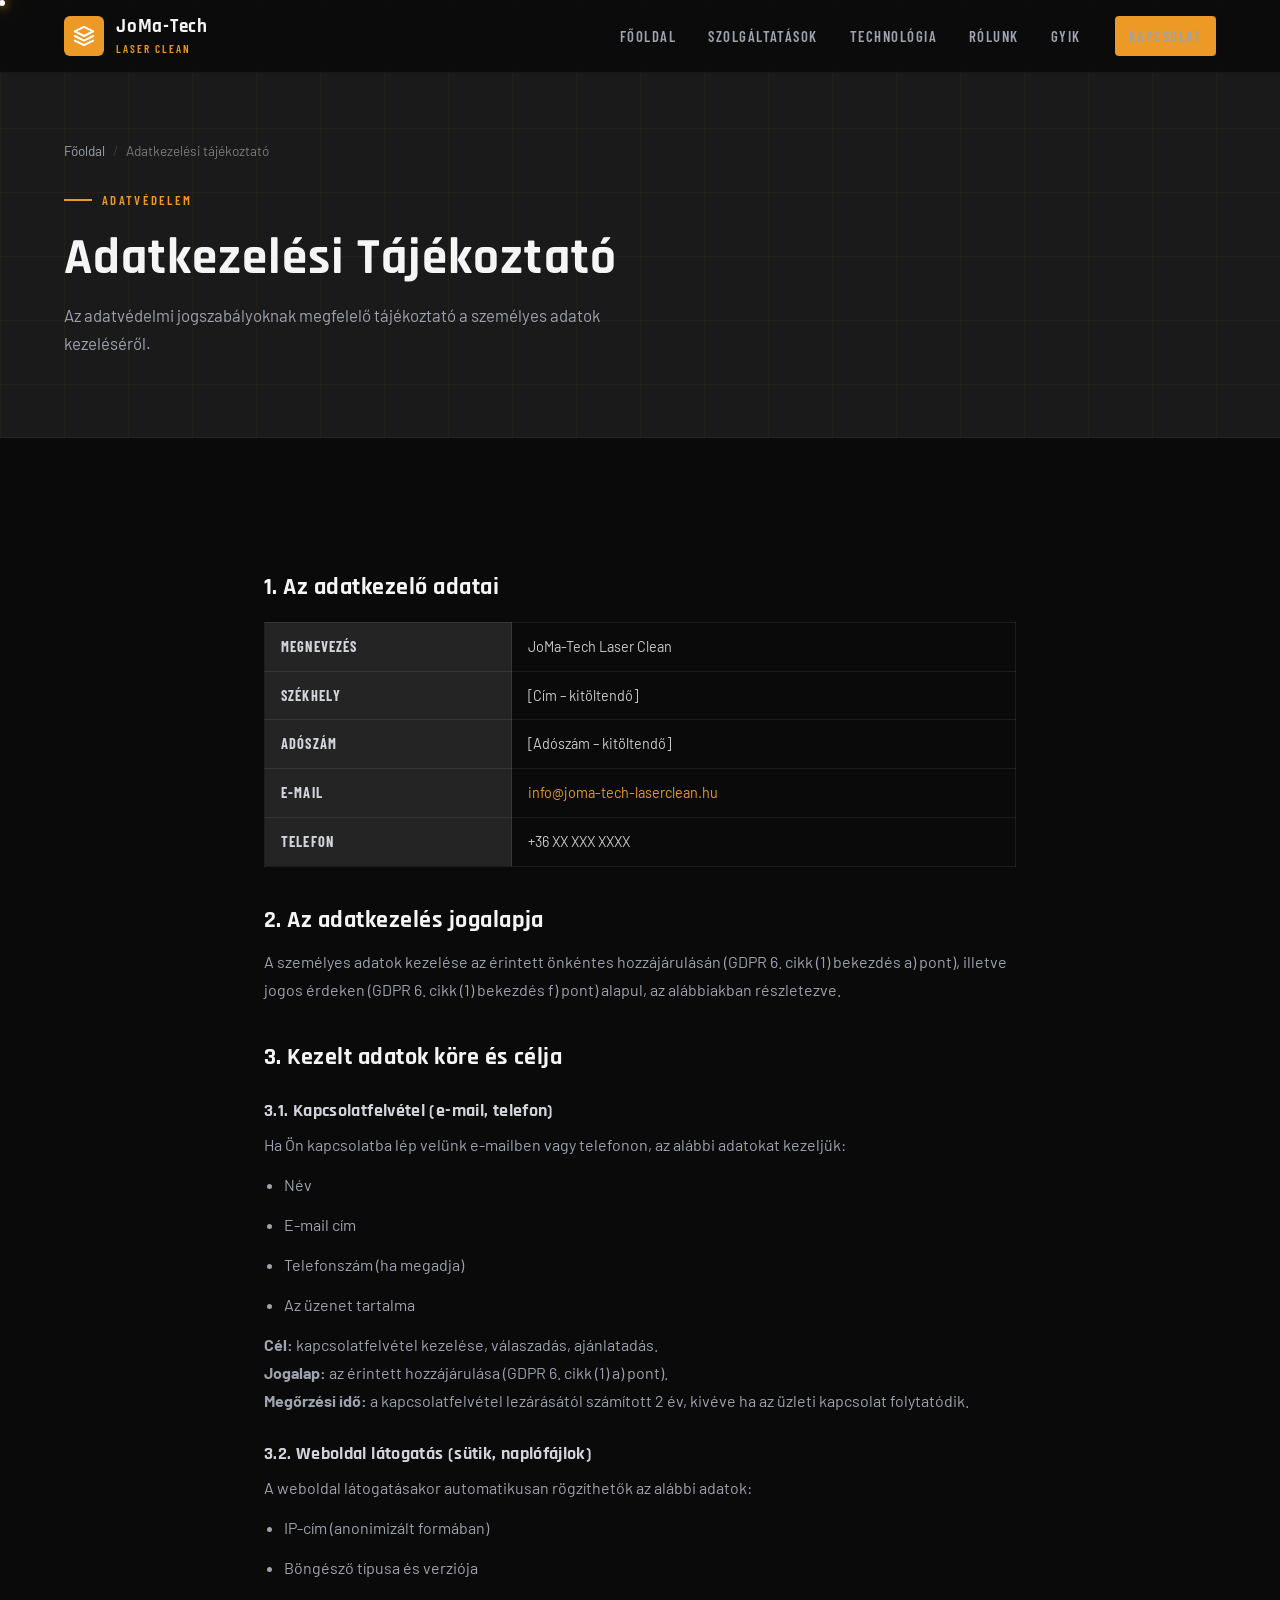
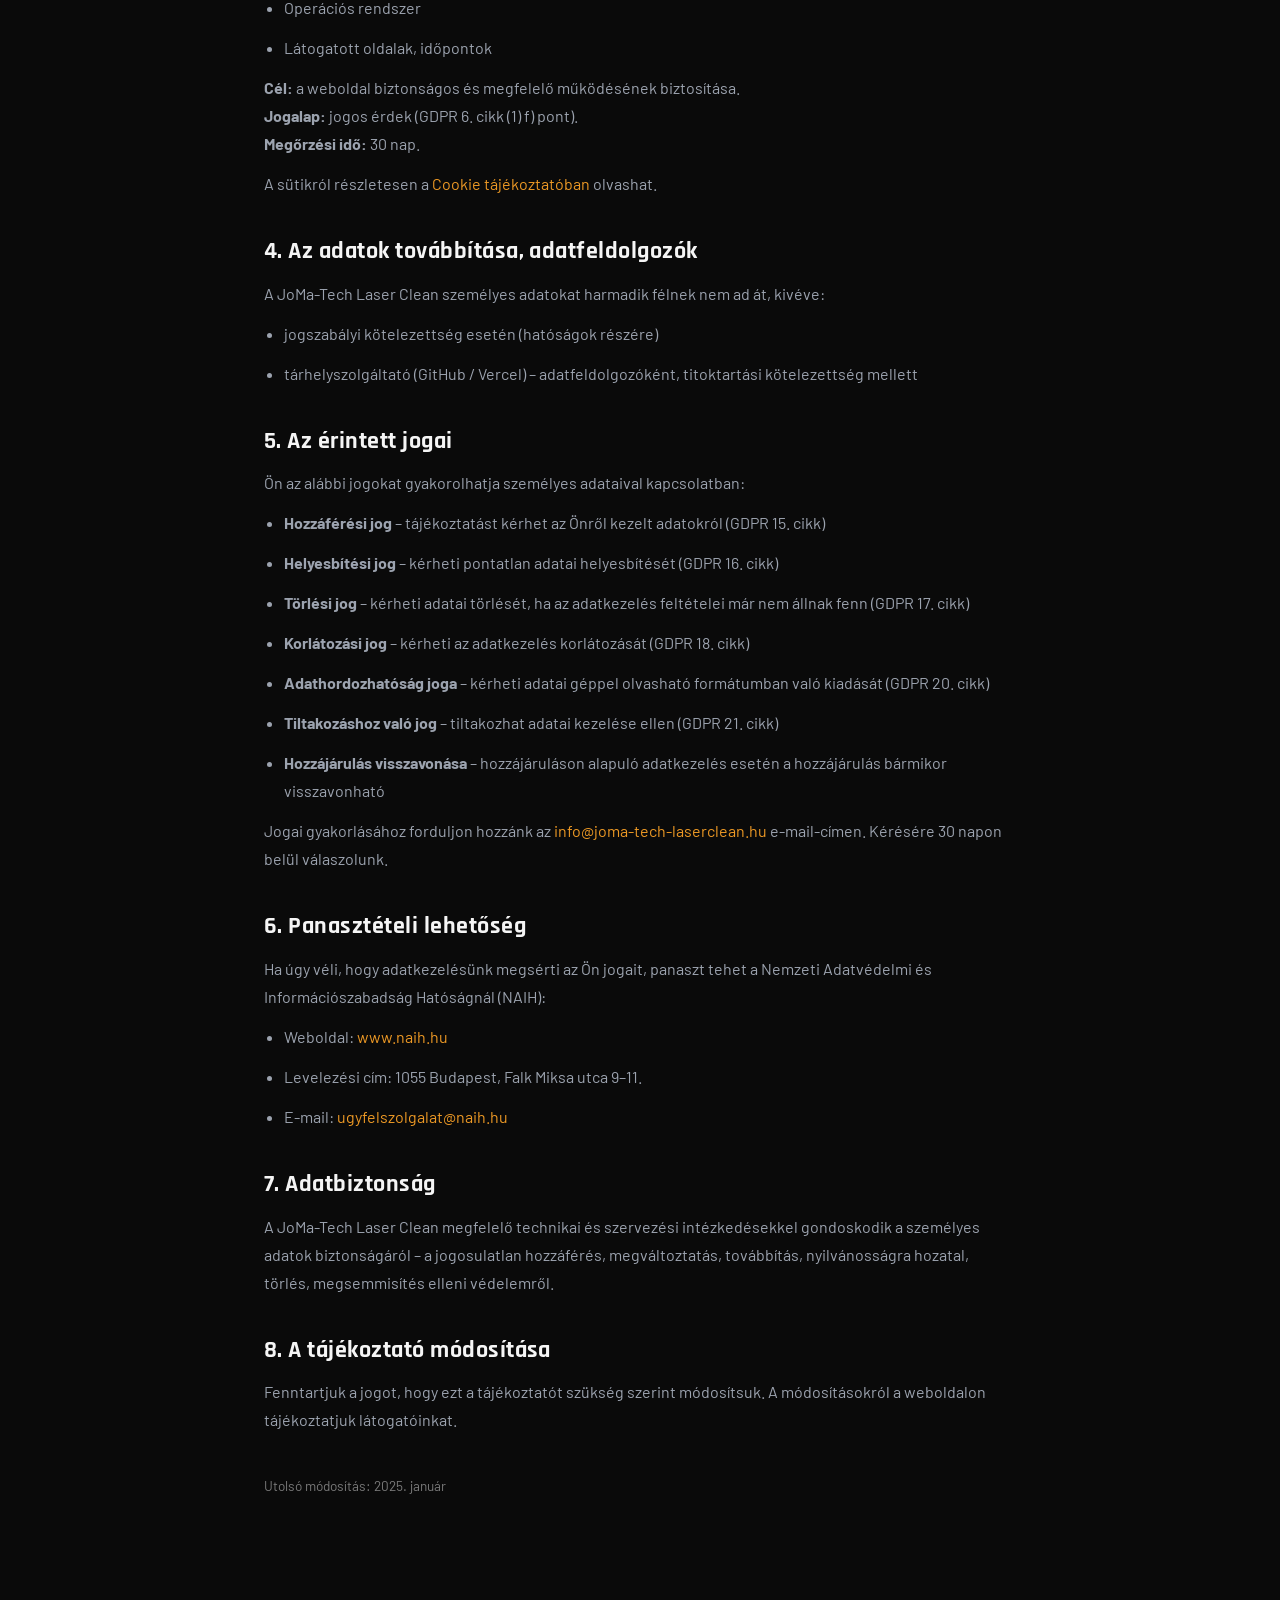
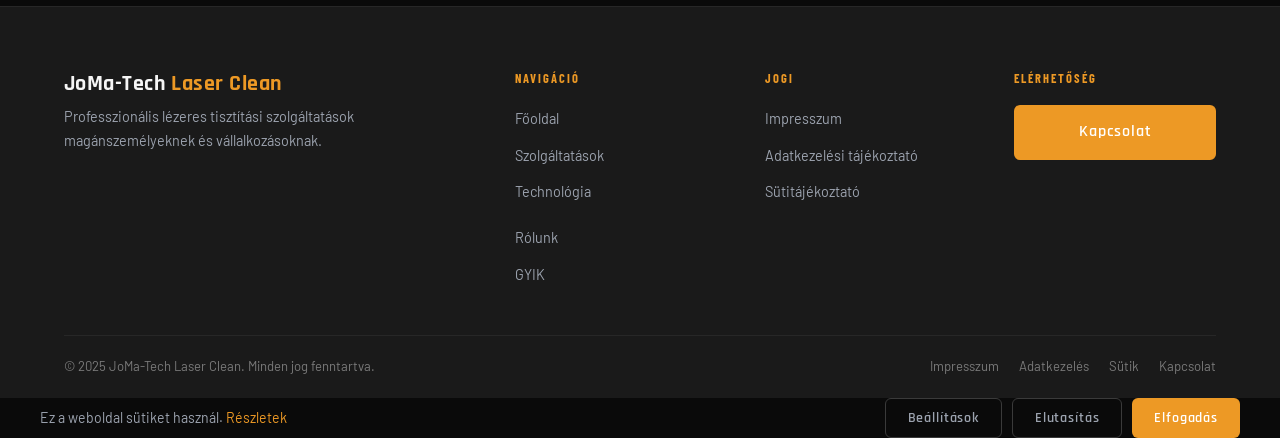
==== commit 15a065cf: "Add files via upload" ====
--- a/adatkezeles.html
+++ b/adatkezeles.html
@@ -46,9 +46,7 @@
       <div class="nav-links">
         <a href="index.html">Főoldal</a>
         <a href="szolgaltatasok.html">Szolgáltatások</a>
-        <a href="technologia.html">Technológia</a>
-        <a href="referenciak.html">Referenciák</a>
-        <a href="rolunk.html">Rólunk</a>
+        <a href="technologia.html">Technológia</a>        <a href="rolunk.html">Rólunk</a>
         <a href="gyik.html">GYIK</a>
         <a href="kapcsolat.html" class="nav-cta btn btn-primary">Kapcsolat</a>
       </div>
@@ -57,9 +55,7 @@
     <nav class="nav-mobile">
       <a href="index.html">Főoldal</a>
       <a href="szolgaltatasok.html">Szolgáltatások</a>
-      <a href="technologia.html">Technológia</a>
-      <a href="referenciak.html">Referenciák</a>
-      <a href="rolunk.html">Rólunk</a>
+      <a href="technologia.html">Technológia</a>      <a href="rolunk.html">Rólunk</a>
       <a href="gyik.html">GYIK</a>
       <a href="kapcsolat.html" class="btn btn-primary">Kapcsolatfelvétel</a>
     </nav>
@@ -167,7 +163,7 @@
   <div class="container">
     <div class="footer-grid">
       <div class="footer-brand"><h3>JoMa-Tech <span style="color:var(--orange)">Laser Clean</span></h3><p>Professzionális lézeres tisztítási szolgáltatások magánszemélyeknek és vállalkozásoknak.</p></div>
-      <div class="footer-col"><h4>Navigáció</h4><ul><li><a href="index.html">Főoldal</a></li><li><a href="szolgaltatasok.html">Szolgáltatások</a></li><li><a href="technologia.html">Technológia</a></li><li><a href="referenciak.html">Referenciák</a></li><li><a href="rolunk.html">Rólunk</a></li><li><a href="gyik.html">GYIK</a></li></ul></div>
+      <div class="footer-col"><h4>Navigáció</h4><ul><li><a href="index.html">Főoldal</a></li><li><a href="szolgaltatasok.html">Szolgáltatások</a></li><li><a href="technologia.html">Technológia</a></li><li></li><li><a href="rolunk.html">Rólunk</a></li><li><a href="gyik.html">GYIK</a></li></ul></div>
       <div class="footer-col"><h4>Jogi</h4><ul><li><a href="impresszum.html">Impresszum</a></li><li><a href="adatkezeles.html">Adatkezelési tájékoztató</a></li><li><a href="cookie-tajekoztato.html">Sütitájékoztató</a></li></ul></div>
       <div class="footer-col"><h4>Elérhetőség</h4><a href="kapcsolat.html" class="btn btn-primary" style="width:100%;justify-content:center;">Kapcsolat</a></div>
     </div>
--- a/assets/css/style.css
+++ b/assets/css/style.css
@@ -1639,13 +1639,22 @@
 
 /* --- Back to top hover --- */
 #back-to-top {
-  transition: all 0.3s cubic-bezier(.16,1,.3,1);
+  transition: all 0.3s cubic-bezier(.16,1,.3,1), bottom 0.3s ease;
 }
 #back-to-top:hover {
   background: var(--orange-dark);
   transform: translateY(-4px) scale(1.1);
   box-shadow: 0 8px 24px rgba(237,153,37,0.5);
 }
+/* Ha a sütiértesítő látható, a nyíl feljebb kerül */
+body.cookie-visible #back-to-top {
+  bottom: 100px;
+}
+@media (max-width: 480px) {
+  body.cookie-visible #back-to-top {
+    bottom: 120px;
+  }
+}
 
 /* --- Lightbox fade --- */
 #lightbox {
@@ -1655,8 +1664,280 @@
   animation: fadeUp 0.25s ease;
 }
 
-/* --- Mobilon: csökkentett animáció --- */
-@media (prefers-reduced-motion: reduce) {
+/* ================================================
+   LÉZER GÖRGETÉSI VONAL
+   ================================================ */
+#laser-scroll-line {
+  position: fixed;
+  left: 0; top: 0;
+  width: 3px;
+  height: 0%;
+  background: linear-gradient(
+    to bottom,
+    transparent,
+    var(--orange),
+    #fff 50%,
+    var(--orange),
+    transparent
+  );
+  z-index: 9990;
+  pointer-events: none;
+  filter: blur(0.5px);
+  box-shadow: 0 0 8px var(--orange), 0 0 20px rgba(237,153,37,0.4);
+  transition: height 0.05s linear;
+}
+#laser-scroll-line::after {
+  content: '';
+  position: absolute;
+  bottom: -6px;
+  left: 50%;
+  transform: translateX(-50%);
+  width: 6px;
+  height: 6px;
+  border-radius: 50%;
+  background: #fff;
+  box-shadow: 0 0 10px var(--orange), 0 0 20px var(--orange);
+  animation: sparkPulse 0.4s ease-in-out infinite alternate;
+}
+@keyframes sparkPulse {
+  from { transform: translateX(-50%) scale(1); opacity: 1; }
+  to   { transform: translateX(-50%) scale(1.8); opacity: 0.6; }
+}
+
+/* ================================================
+   INTERAKTÍV ELŐTTE–UTÁNA CSÚSZKA — újraírva
+   ================================================ */
+.ba-slider-wrap {
+  position: relative;
+  border-radius: var(--radius-lg);
+  overflow: hidden;
+  border: 1px solid rgba(255,255,255,0.08);
+  cursor: col-resize;
+  user-select: none;
+  -webkit-user-select: none;
+  touch-action: pan-y;
+  background: var(--dark-gray);
+}
+/* Alap (utána) kép */
+.ba-slider-after {
+  display: block;
+  width: 100%;
+  height: 320px;
+  object-fit: cover;
+  pointer-events: none;
+}
+/* Előtte réteg */
+.ba-slider-before {
+  position: absolute;
+  inset: 0;
+  overflow: hidden;
+  width: 50%;
+  will-change: width;
+}
+.ba-slider-before img {
+  position: absolute;
+  top: 0; left: 0;
+  height: 100%;
+  width: 100%;
+  min-width: 100%;
+  object-fit: cover;
+  pointer-events: none;
+}
+/* Elválasztó vonal */
+.ba-slider-line {
+  position: absolute;
+  top: 0; bottom: 0;
+  left: 50%;
+  transform: translateX(-50%);
+  width: 2px;
+  background: rgba(255,255,255,0.9);
+  box-shadow: 0 0 10px rgba(237,153,37,0.6), 0 0 2px #fff;
+  z-index: 10;
+  pointer-events: none;
+  will-change: left;
+}
+/* Kerek gomb */
+.ba-slider-btn {
+  position: absolute;
+  top: 50%;
+  left: 50%;
+  transform: translate(-50%, -50%);
+  width: 44px;
+  height: 44px;
+  border-radius: 50%;
+  background: var(--orange);
+  border: 2.5px solid rgba(255,255,255,0.9);
+  box-shadow: 0 0 18px rgba(237,153,37,0.5), 0 2px 10px rgba(0,0,0,0.4);
+  display: flex;
+  align-items: center;
+  justify-content: center;
+  z-index: 11;
+  pointer-events: none;
+  will-change: left;
+}
+.ba-slider-wrap.dragging .ba-slider-btn {
+  box-shadow: 0 0 28px rgba(237,153,37,0.8), 0 2px 10px rgba(0,0,0,0.4);
+  transform: translate(-50%, -50%) scale(1.1);
+}
+.ba-slider-btn svg {
+  pointer-events: none;
+  flex-shrink: 0;
+}
+/* Feliratok */
+.ba-slider-label {
+  position: absolute;
+  bottom: 14px;
+  font-family: var(--font-cond);
+  font-size: 0.72rem;
+  font-weight: 700;
+  letter-spacing: 0.16em;
+  text-transform: uppercase;
+  padding: 4px 12px;
+  border-radius: 4px;
+  pointer-events: none;
+  z-index: 5;
+}
+.ba-slider-label.before {
+  left: 14px;
+  background: rgba(0,0,0,0.55);
+  color: #ccc;
+}
+.ba-slider-label.after {
+  right: 14px;
+  background: rgba(237,153,37,0.85);
+  color: #fff;
+}
+@media (max-width: 480px) {
+  .ba-slider-after { height: 220px; }
+  .ba-slider-btn { width: 36px; height: 36px; }
+}
+
+/* ================================================
+   MUNKAFOLYAMAT IDŐVONAL
+   ================================================ */
+.folyamat-section {
+  background: var(--black);
+  position: relative;
+  overflow: hidden;
+}
+.folyamat-section::before {
+  content: '';
+  position: absolute;
+  inset: 0;
+  background-image:
+    linear-gradient(rgba(237,153,37,0.03) 1px, transparent 1px),
+    linear-gradient(90deg, rgba(237,153,37,0.03) 1px, transparent 1px);
+  background-size: 48px 48px;
+  pointer-events: none;
+}
+.folyamat-grid {
+  display: grid;
+  grid-template-columns: repeat(4, 1fr);
+  gap: 0;
+  position: relative;
+  z-index: 1;
+}
+/* összekötő vonal */
+.folyamat-grid::before {
+  content: '';
+  position: absolute;
+  top: 52px;
+  left: calc(12.5%);
+  right: calc(12.5%);
+  height: 2px;
+  background: linear-gradient(90deg,
+    var(--orange),
+    rgba(237,153,37,0.4),
+    var(--orange)
+  );
+  z-index: 0;
+}
+.folyamat-lepes {
+  display: flex;
+  flex-direction: column;
+  align-items: center;
+  text-align: center;
+  padding: 0 16px 40px;
+  position: relative;
+  z-index: 1;
+}
+.folyamat-szam {
+  width: 56px;
+  height: 56px;
+  border-radius: 50%;
+  background: var(--black);
+  border: 2px solid var(--orange);
+  display: flex;
+  align-items: center;
+  justify-content: center;
+  font-family: var(--font-display);
+  font-size: 1.3rem;
+  font-weight: 700;
+  color: var(--orange);
+  margin-bottom: 20px;
+  position: relative;
+  z-index: 2;
+  transition: all 0.4s ease;
+  box-shadow: 0 0 0 0 rgba(237,153,37,0);
+}
+.folyamat-lepes.aktiv .folyamat-szam,
+.folyamat-lepes:hover .folyamat-szam {
+  background: var(--orange);
+  color: #fff;
+  box-shadow: 0 0 24px rgba(237,153,37,0.5);
+  transform: scale(1.1);
+}
+.folyamat-ikon {
+  font-size: 1.6rem;
+  margin-bottom: 14px;
+  display: block;
+}
+.folyamat-cim {
+  font-family: var(--font-display);
+  font-size: 1.05rem;
+  font-weight: 600;
+  color: var(--white);
+  margin-bottom: 8px;
+}
+.folyamat-leiras {
+  font-size: 0.88rem;
+  color: var(--silver);
+  line-height: 1.6;
+}
+/* Animált lézer a vonal tetején */
+.folyamat-laser {
+  position: absolute;
+  top: 51px;
+  left: calc(12.5%);
+  width: 0%;
+  height: 4px;
+  background: linear-gradient(90deg, transparent, #fff, var(--orange), transparent);
+  filter: blur(1px);
+  z-index: 2;
+  transition: width 1.8s cubic-bezier(.16,1,.3,1);
+  pointer-events: none;
+}
+.folyamat-laser.aktiv {
+  width: calc(75%);
+}
+
+/* Mobilon idővonal */
+@media (max-width: 768px) {
+  .folyamat-grid {
+    grid-template-columns: 1fr 1fr;
+    gap: 32px 16px;
+  }
+  .folyamat-grid::before {
+    display: none;
+  }
+  .folyamat-laser { display: none; }
+}
+@media (max-width: 480px) {
+  .folyamat-grid { grid-template-columns: 1fr; gap: 32px; }
+  .ba-slider-wrap img,
+  .ba-slider-before img { height: 220px; }
+}
+
   *, *::before, *::after {
     animation-duration: 0.01ms !important;
     transition-duration: 0.01ms !important;
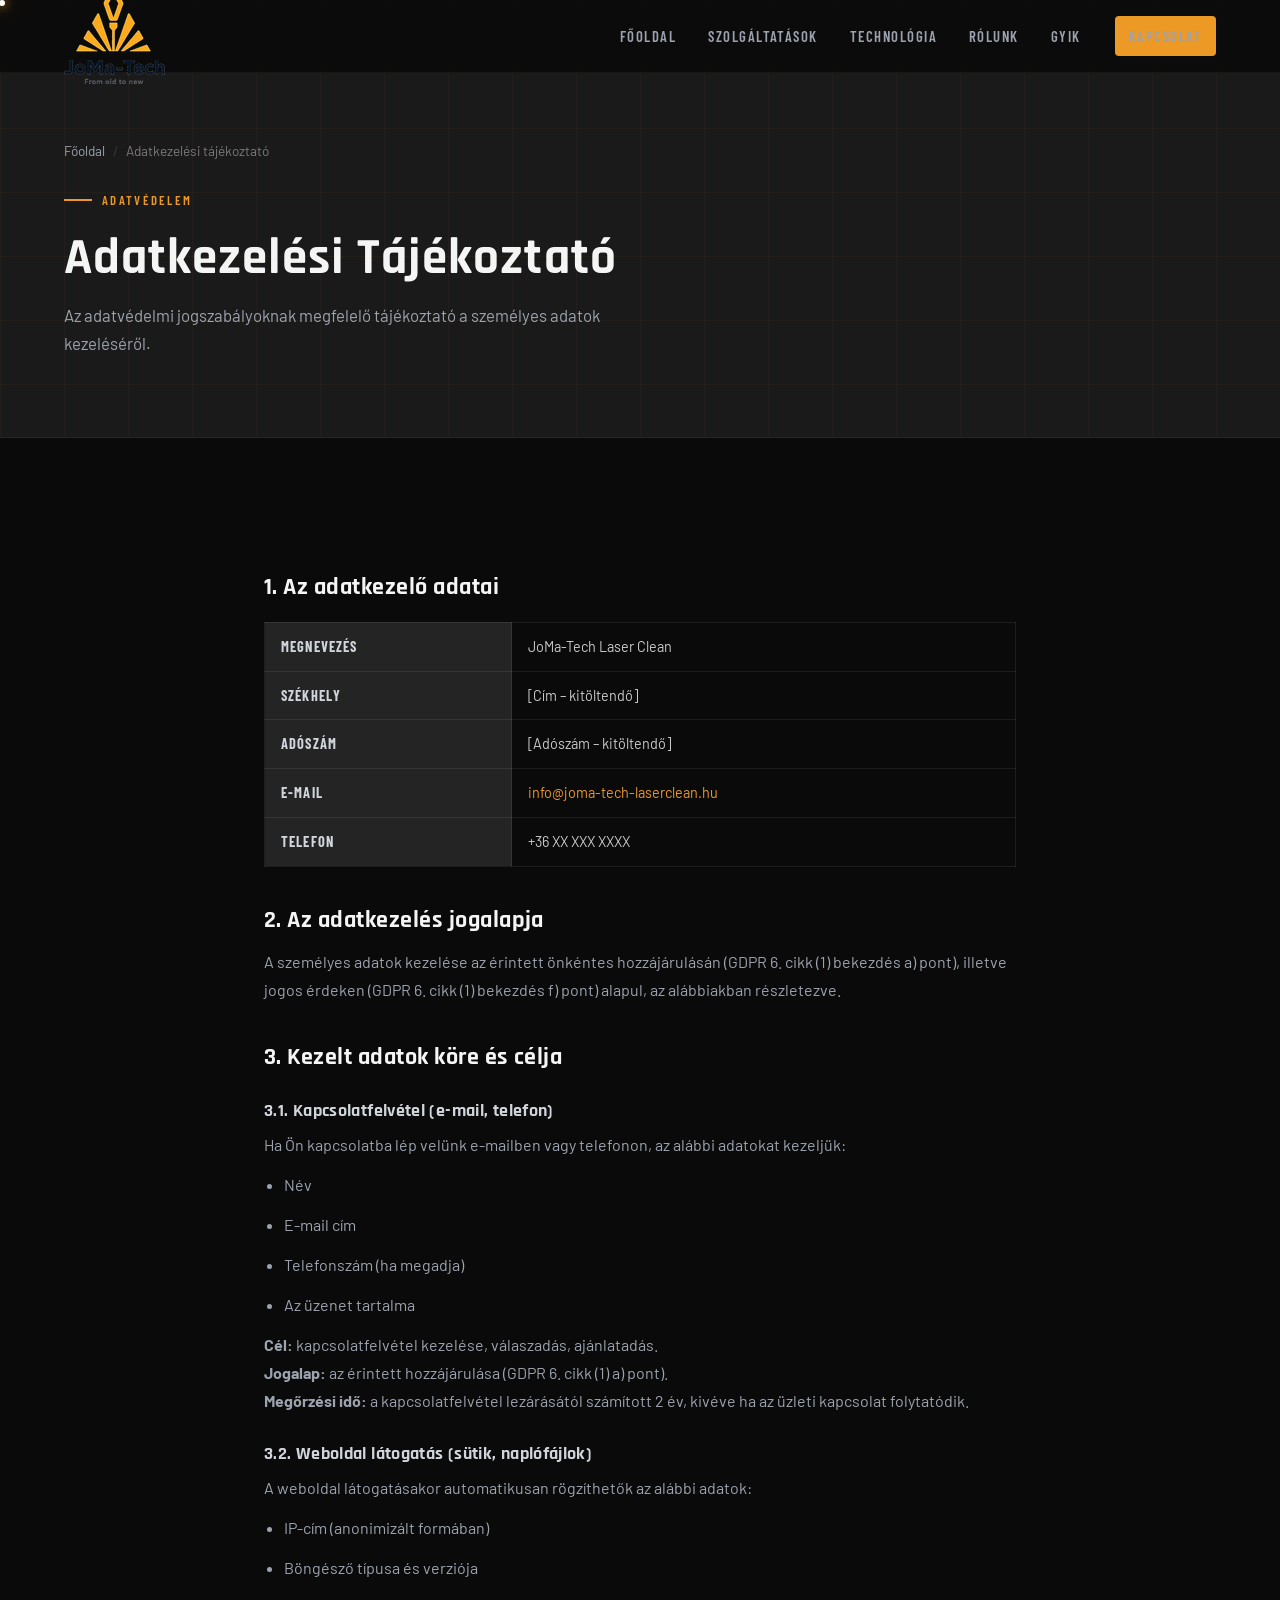
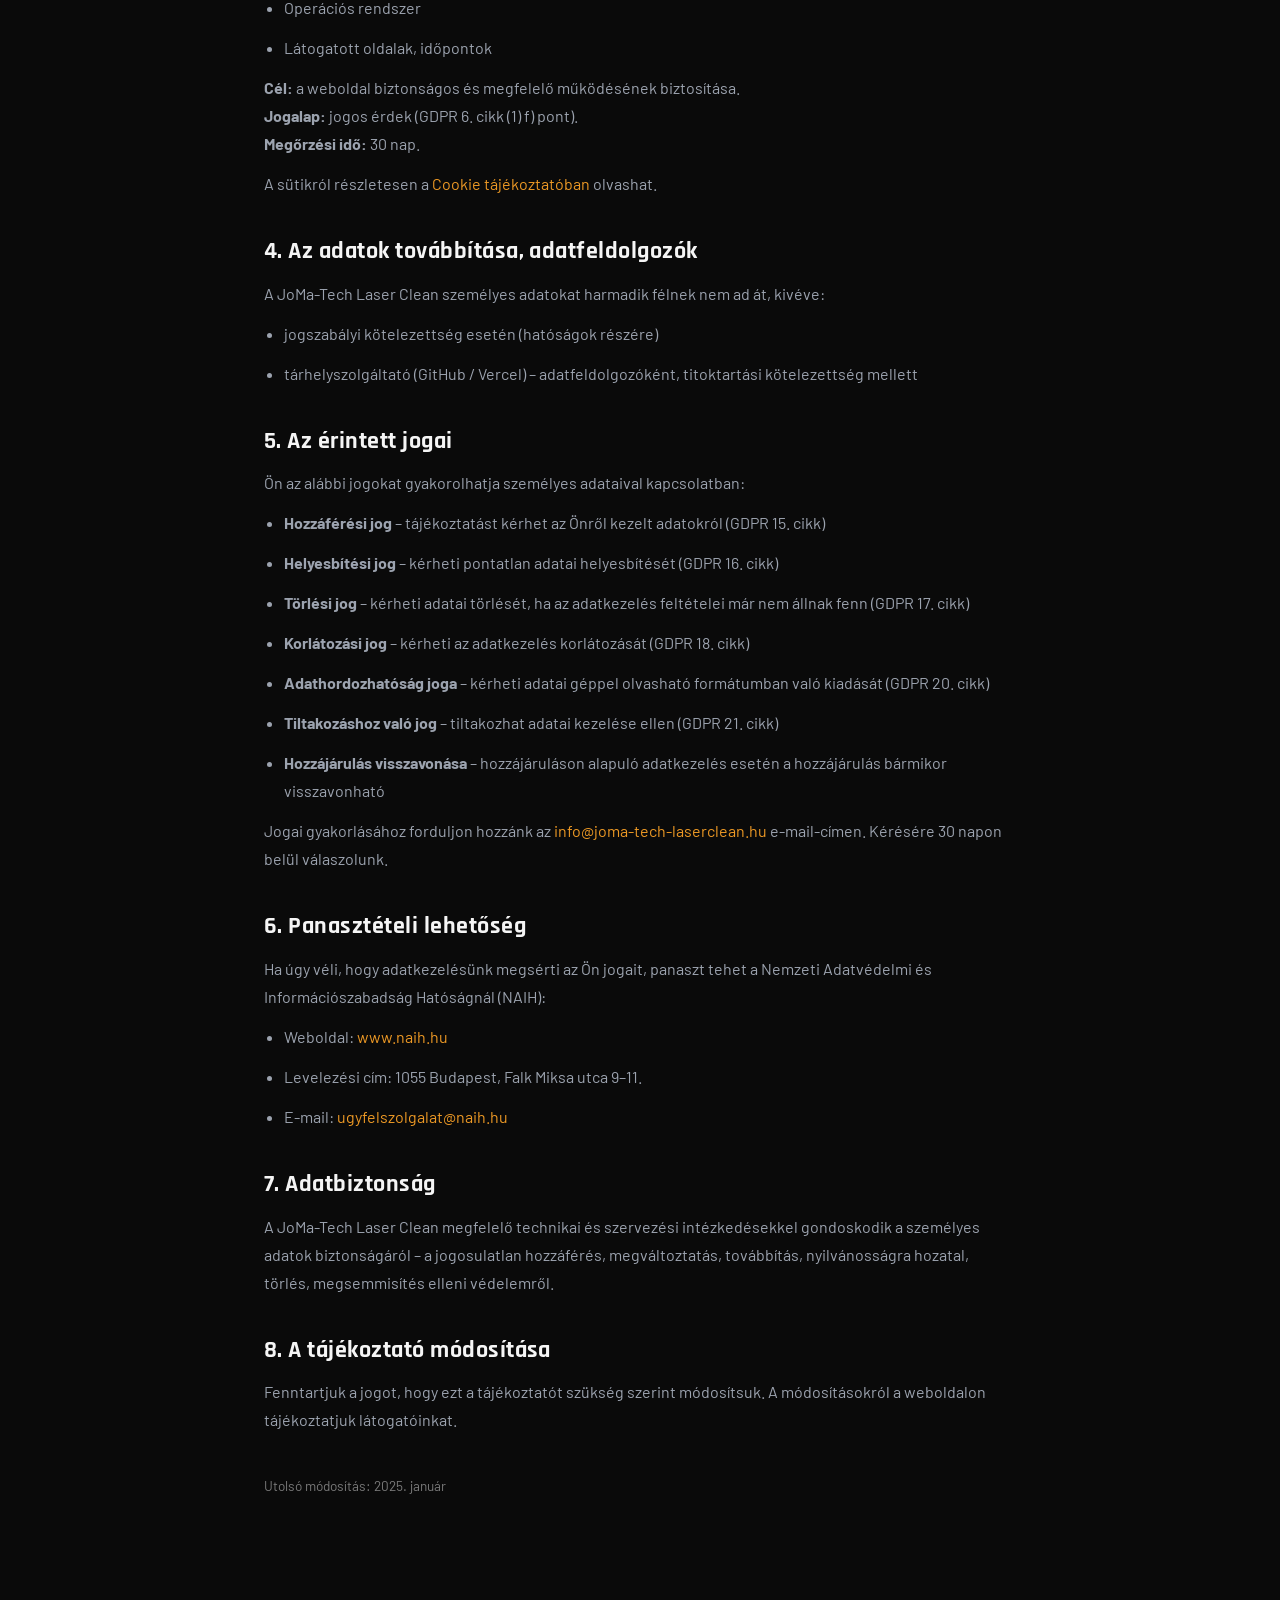
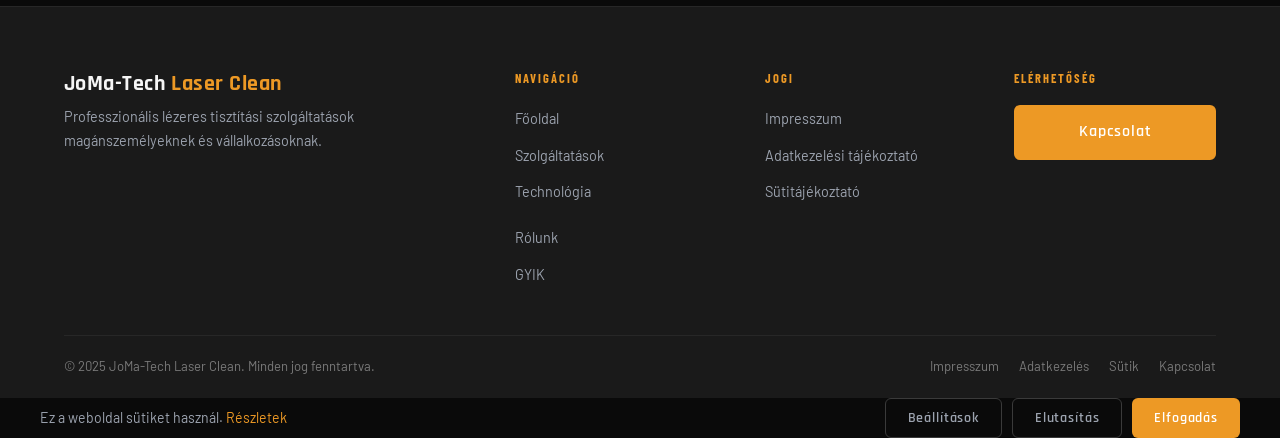
==== commit e7f738ae: "Add files via upload" ====
--- a/adatkezeles.html
+++ b/adatkezeles.html
@@ -38,10 +38,7 @@
   <div class="container">
     <nav class="nav-wrap">
       <a href="index.html" class="nav-logo">
-        <div class="nav-logo-icon">
-          <svg width="22" height="22" viewBox="0 0 24 24" fill="none" stroke="#fff" stroke-width="2.2" stroke-linecap="round" stroke-linejoin="round"><path d="M12 2L2 7l10 5 10-5-10-5z"/><path d="M2 17l10 5 10-5"/><path d="M2 12l10 5 10-5"/></svg>
-        </div>
-        <div class="nav-logo-text"><strong>JoMa-Tech</strong><span>Laser Clean</span></div>
+        <img src="[data-uri]" alt="JoMa-Tech Laser Clean logó" class="nav-logo-img">
       </a>
       <div class="nav-links">
         <a href="index.html">Főoldal</a>
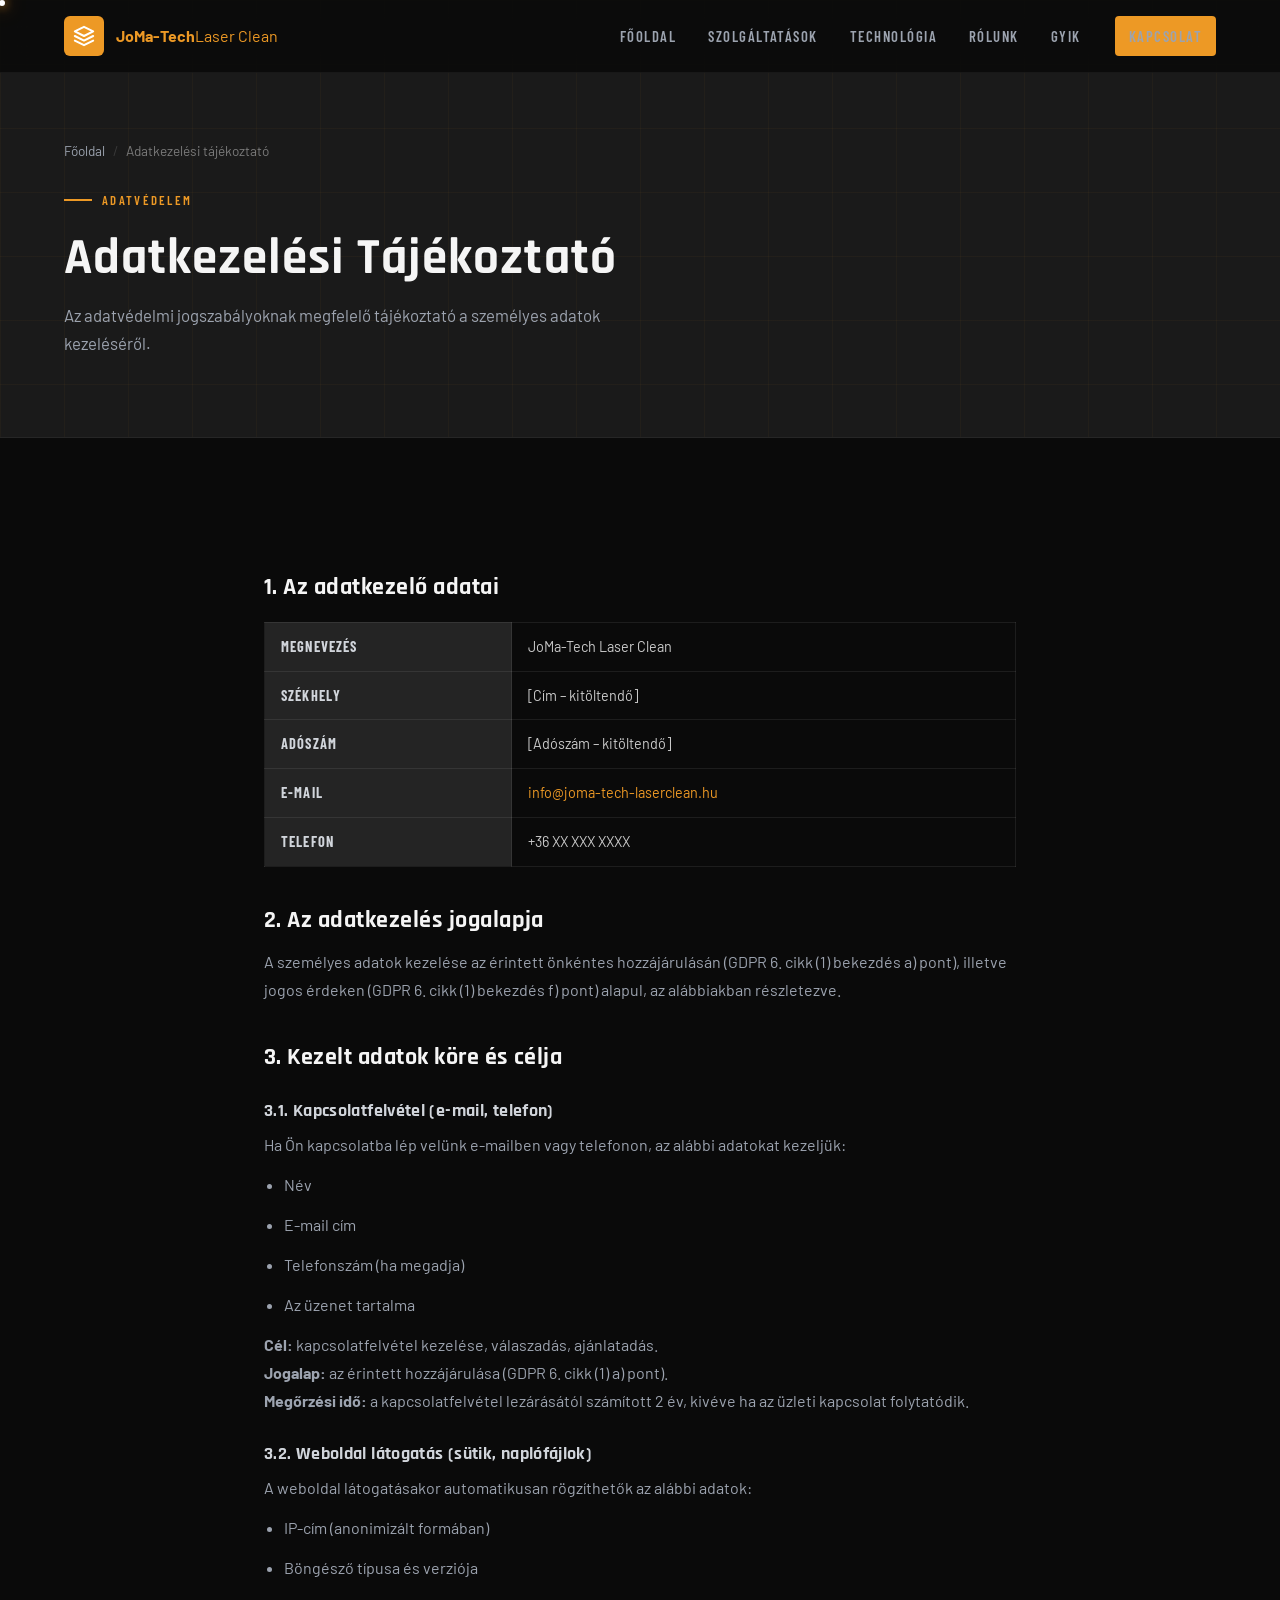
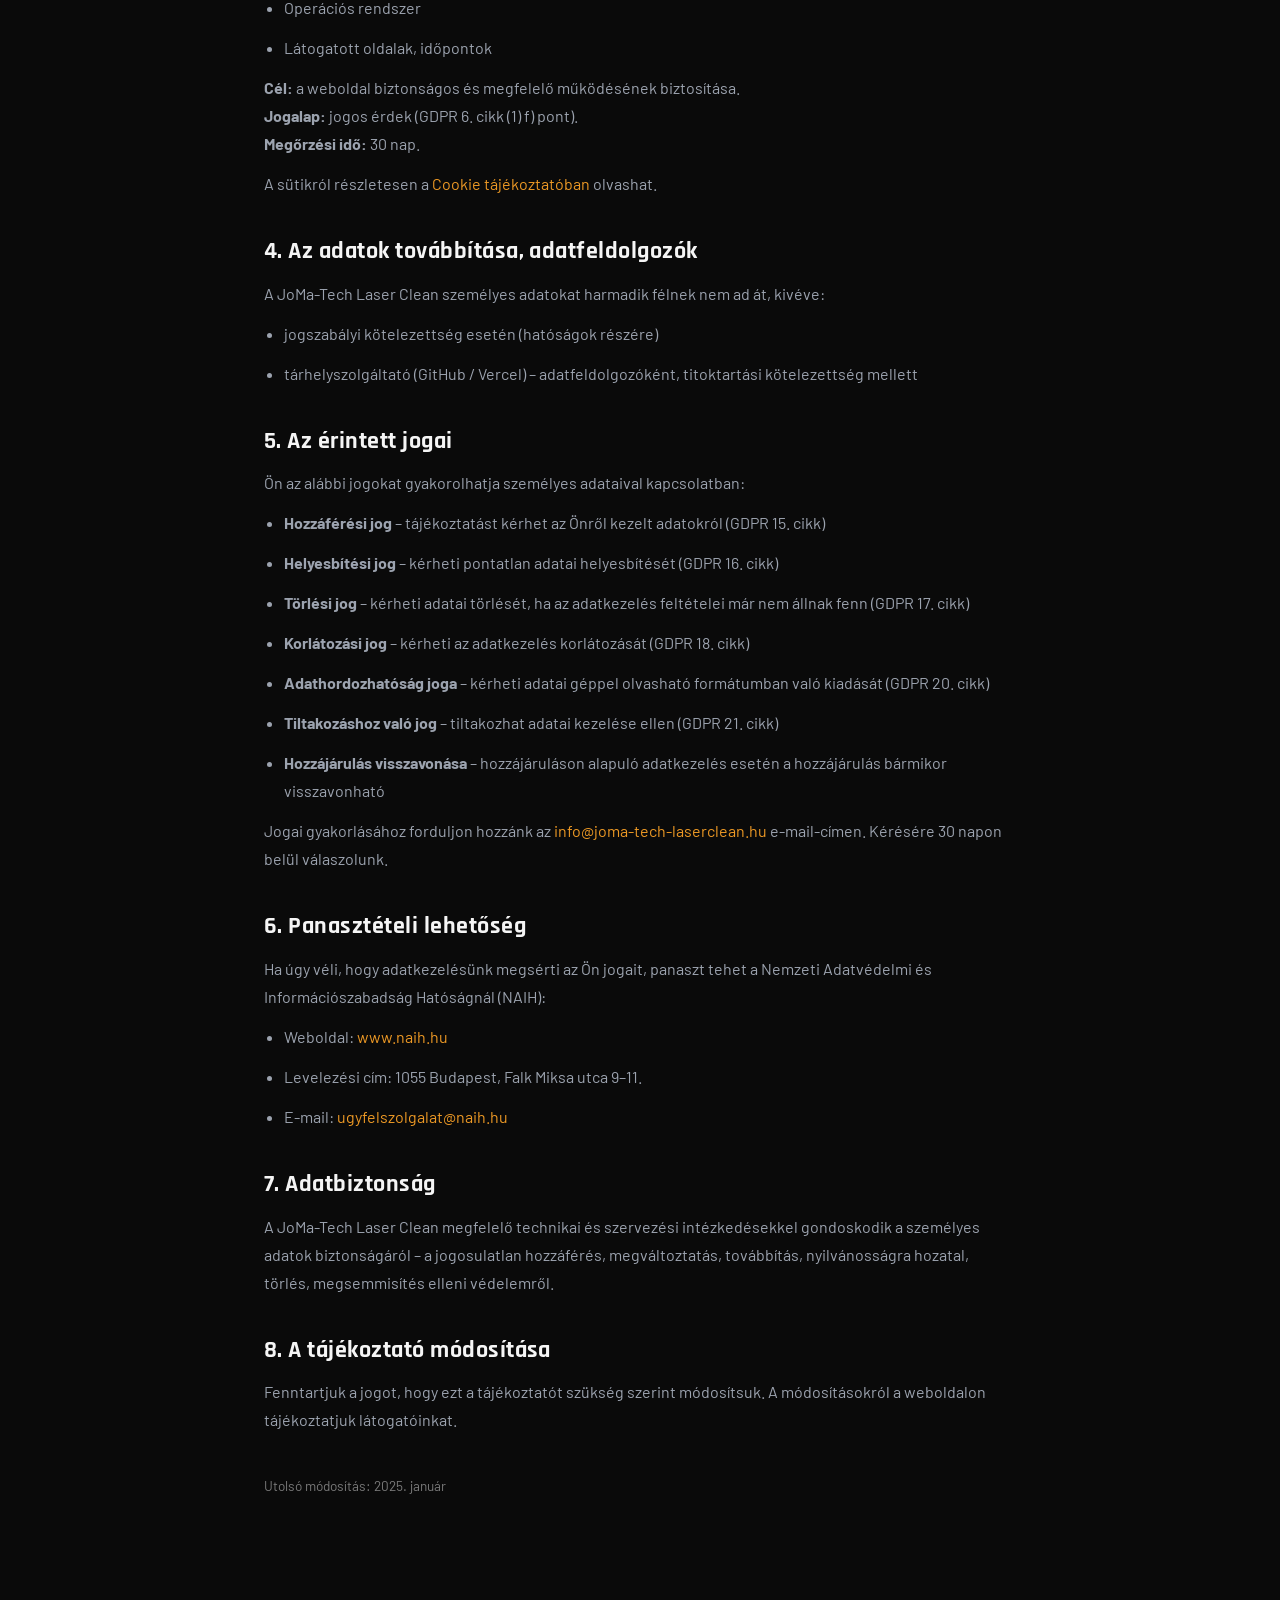
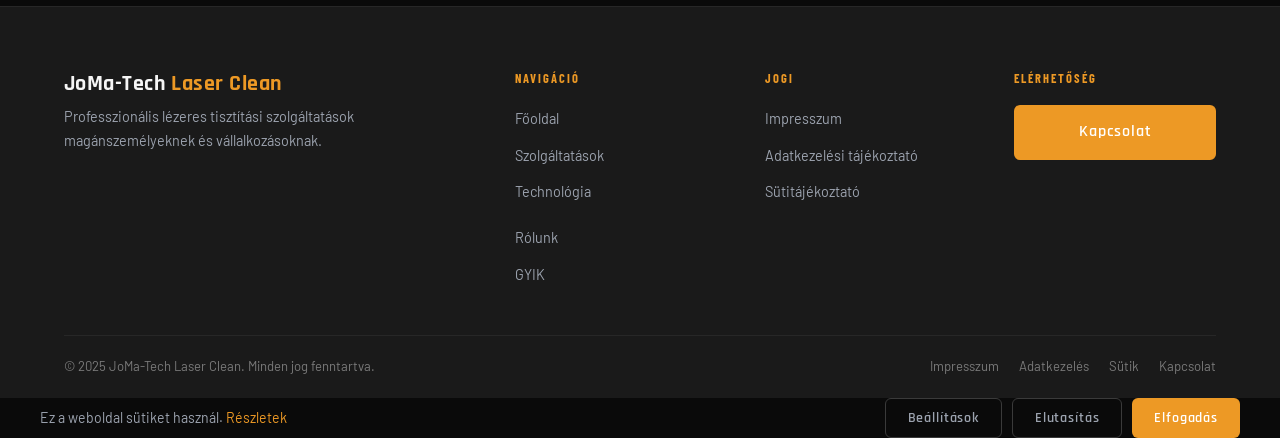
==== commit 303e627f: "Add files via upload" ====
--- a/adatkezeles.html
+++ b/adatkezeles.html
@@ -38,7 +38,10 @@
   <div class="container">
     <nav class="nav-wrap">
       <a href="index.html" class="nav-logo">
-        <img src="[data-uri]" alt="JoMa-Tech Laser Clean logó" class="nav-logo-img">
+        <div class="nav-logo-icon">
+          <svg width="22" height="22" viewBox="0 0 24 24" fill="none" stroke="#fff" stroke-width="2.2" stroke-linecap="round" stroke-linejoin="round"><path d="M12 2L2 7l10 5 10-5-10-5z"/><path d="M2 17l10 5 10-5"/><path d="M2 12l10 5 10-5"/></svg>
+        </div>
+        <div class="nav-logo-text"><strong>JoMa-Tech</strong><span>Laser Clean</span></div>
       </a>
       <div class="nav-links">
         <a href="index.html">Főoldal</a>
--- a/assets/css/style.css
+++ b/assets/css/style.css
@@ -189,10 +189,17 @@
   justify-content: center;
   flex-shrink: 0;
 }
-.nav-logo-text {
-  line-height: 1.1;
-}
-.nav-logo-text strong {
+.nav-logo-img {
+  height: 44px;
+  width: auto;
+  display: block;
+  object-fit: contain;
+}
+@media (max-width: 480px) {
+  .nav-logo-img { height: 36px; }
+}
+
+
   display: block;
   font-family: var(--font-display);
   font-size: 1.18rem;
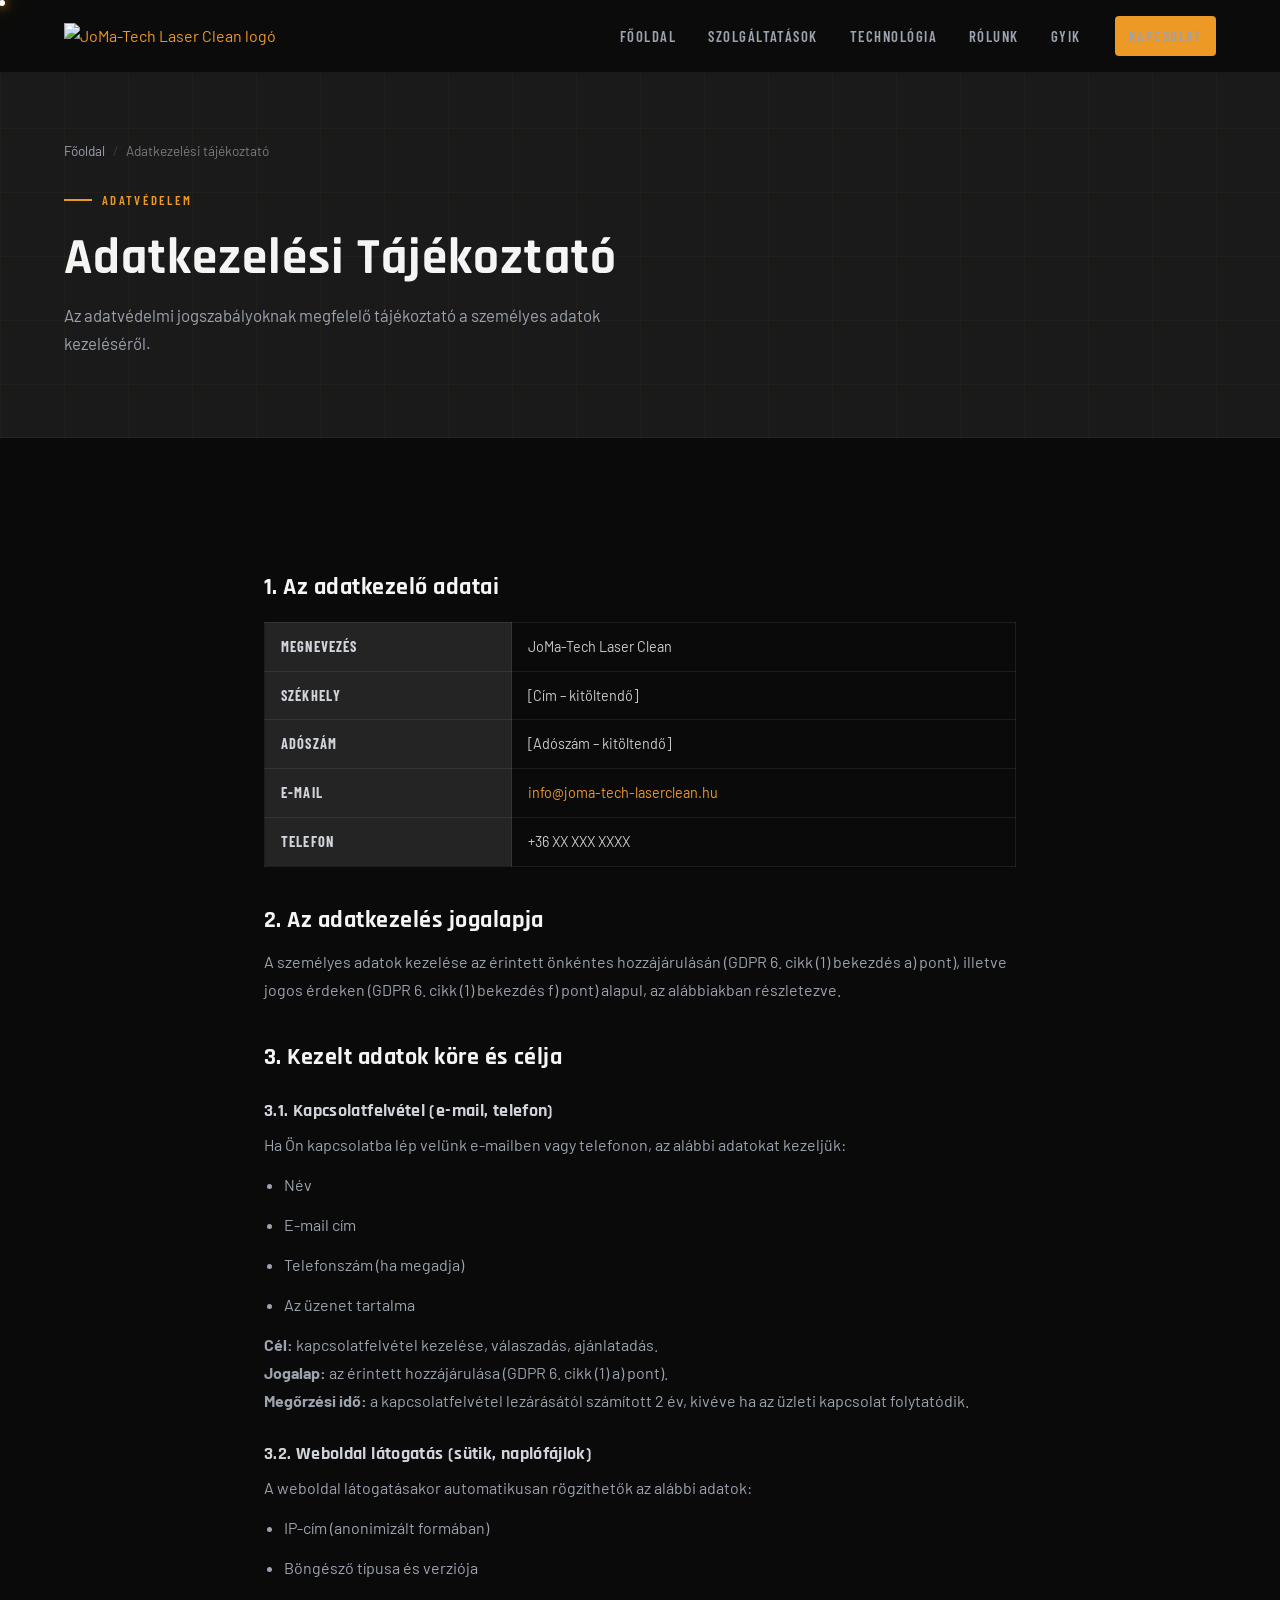
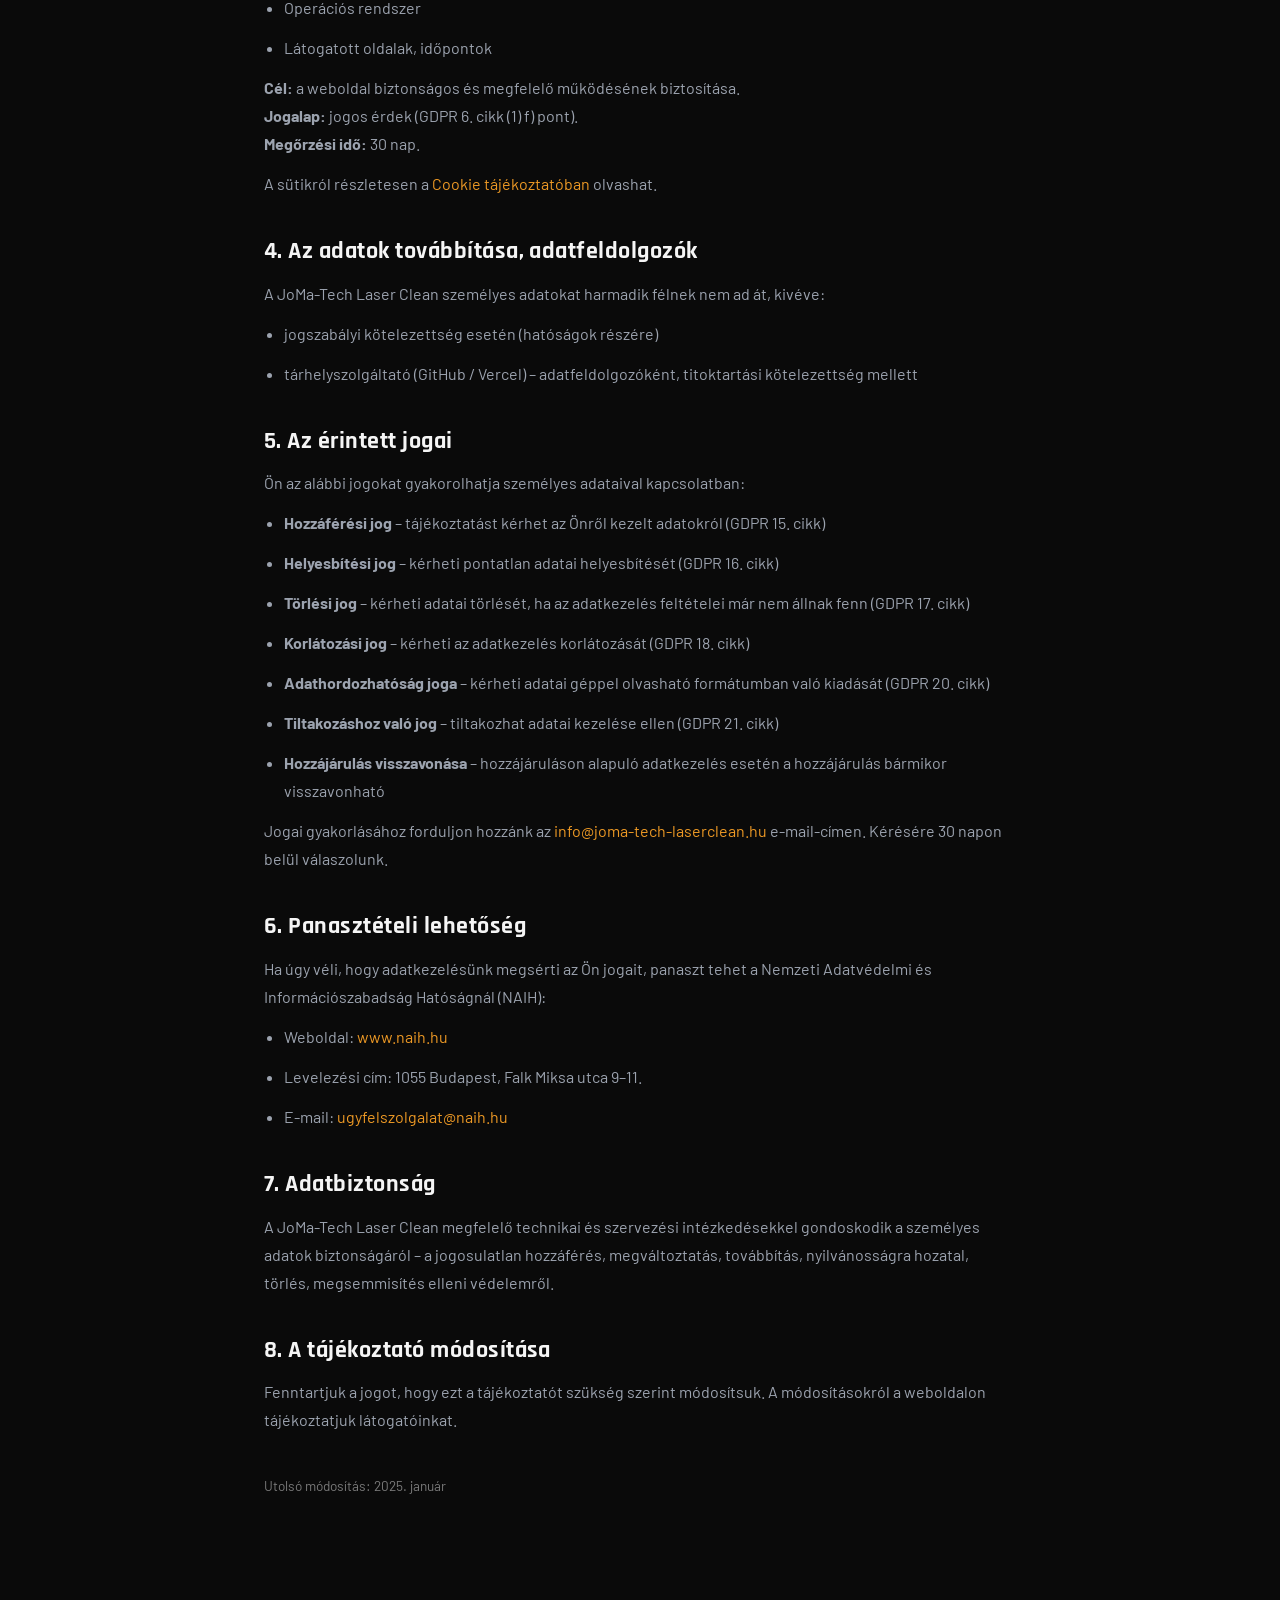
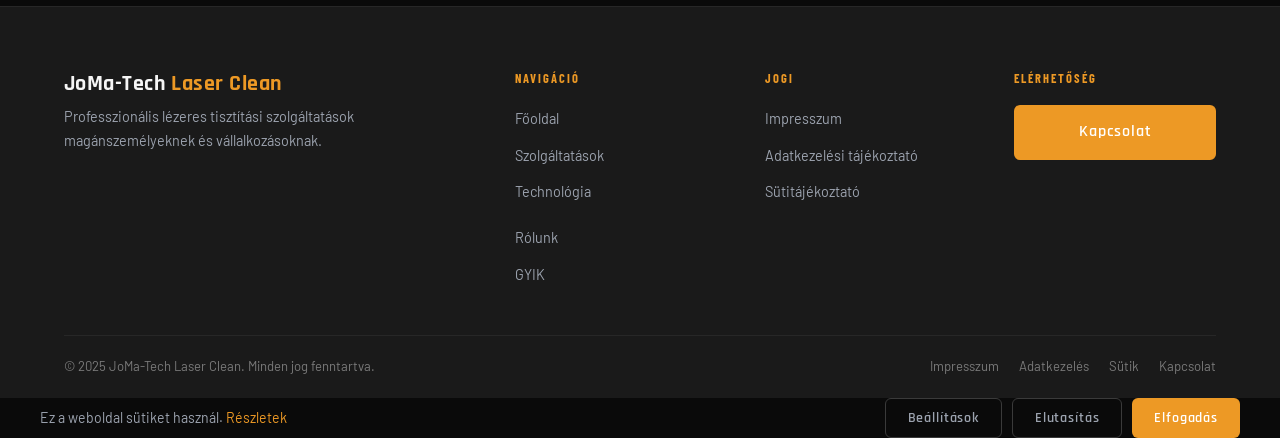
==== commit c65cce2f: "Add files via upload" ====
--- a/adatkezeles.html
+++ b/adatkezeles.html
@@ -38,10 +38,7 @@
   <div class="container">
     <nav class="nav-wrap">
       <a href="index.html" class="nav-logo">
-        <div class="nav-logo-icon">
-          <svg width="22" height="22" viewBox="0 0 24 24" fill="none" stroke="#fff" stroke-width="2.2" stroke-linecap="round" stroke-linejoin="round"><path d="M12 2L2 7l10 5 10-5-10-5z"/><path d="M2 17l10 5 10-5"/><path d="M2 12l10 5 10-5"/></svg>
-        </div>
-        <div class="nav-logo-text"><strong>JoMa-Tech</strong><span>Laser Clean</span></div>
+        <img src="assets/img/logo.png" alt="JoMa-Tech Laser Clean logó" class="nav-logo-img">
       </a>
       <div class="nav-links">
         <a href="index.html">Főoldal</a>
--- a/assets/css/style.css
+++ b/assets/css/style.css
@@ -189,17 +189,10 @@
   justify-content: center;
   flex-shrink: 0;
 }
-.nav-logo-img {
-  height: 44px;
-  width: auto;
-  display: block;
-  object-fit: contain;
-}
-@media (max-width: 480px) {
-  .nav-logo-img { height: 36px; }
-}
-
-
+.nav-logo-text {
+  line-height: 1.1;
+}
+.nav-logo-text strong {
   display: block;
   font-family: var(--font-display);
   font-size: 1.18rem;
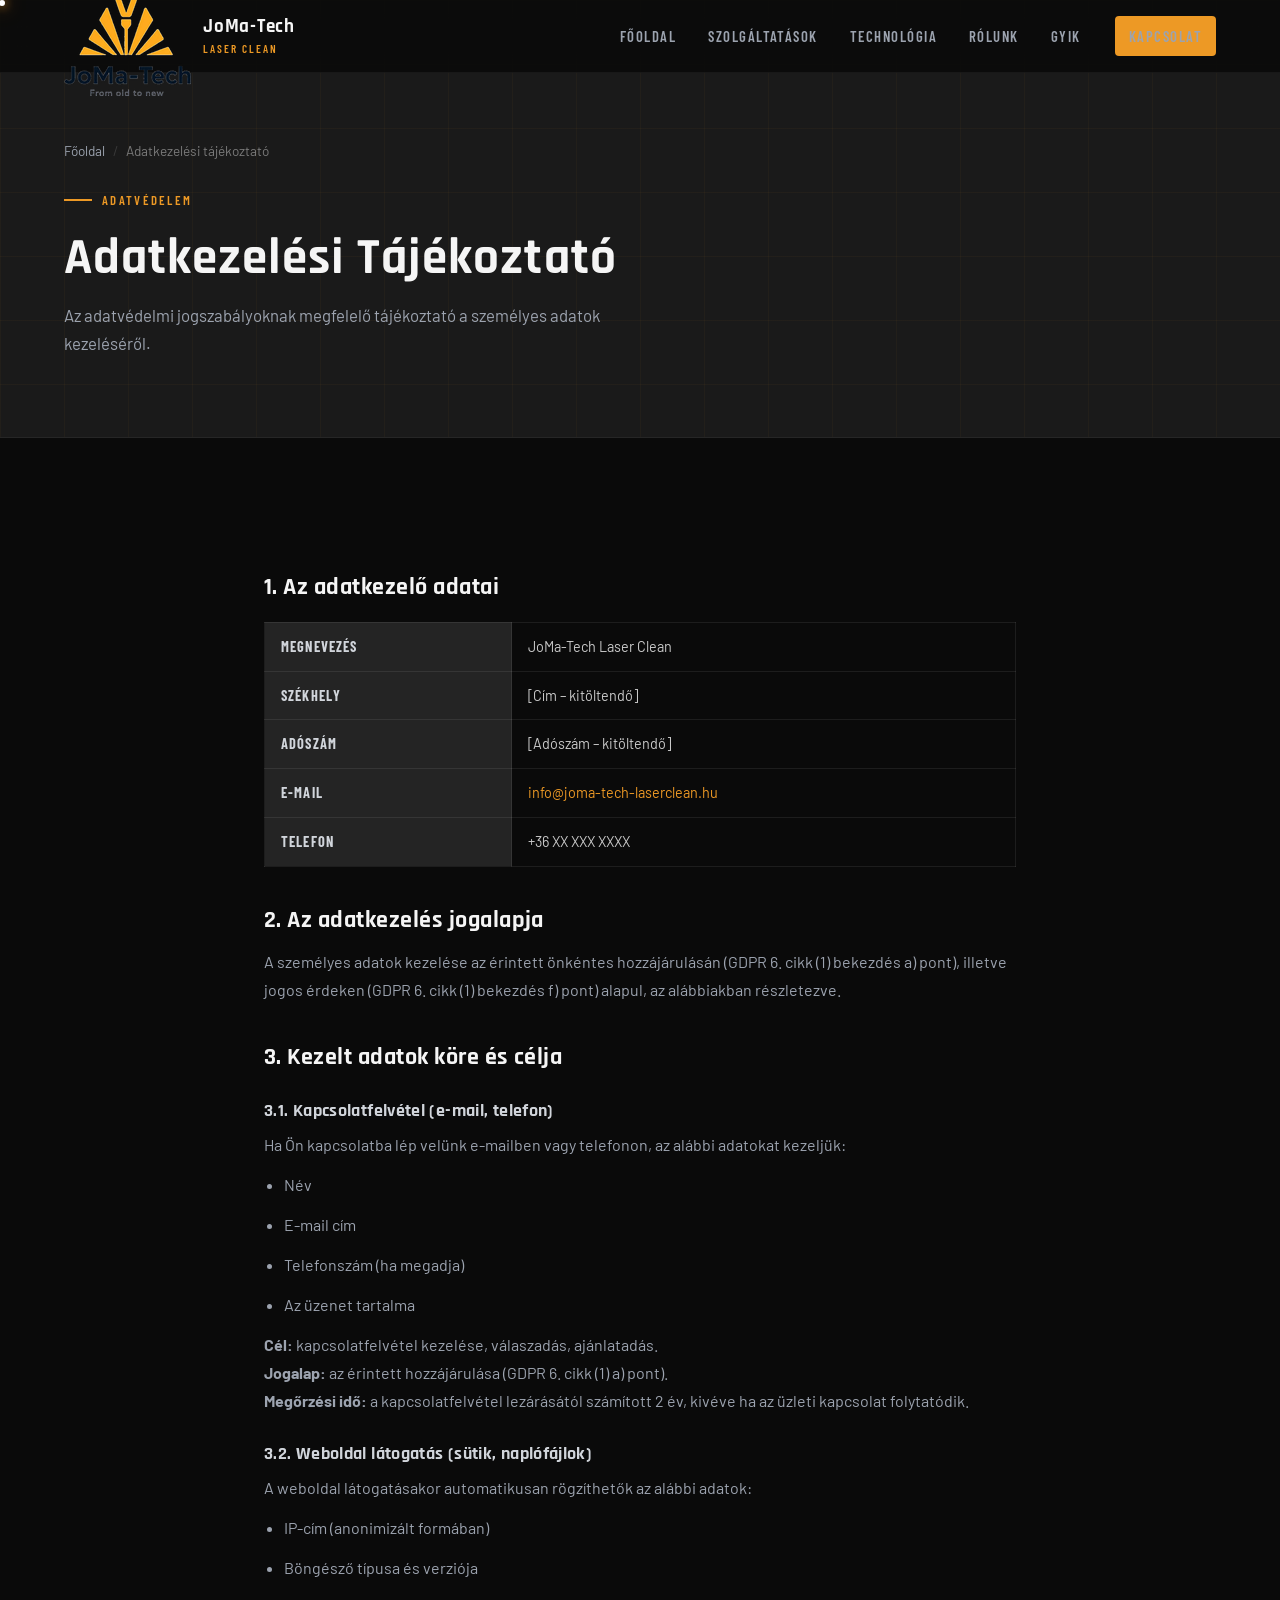
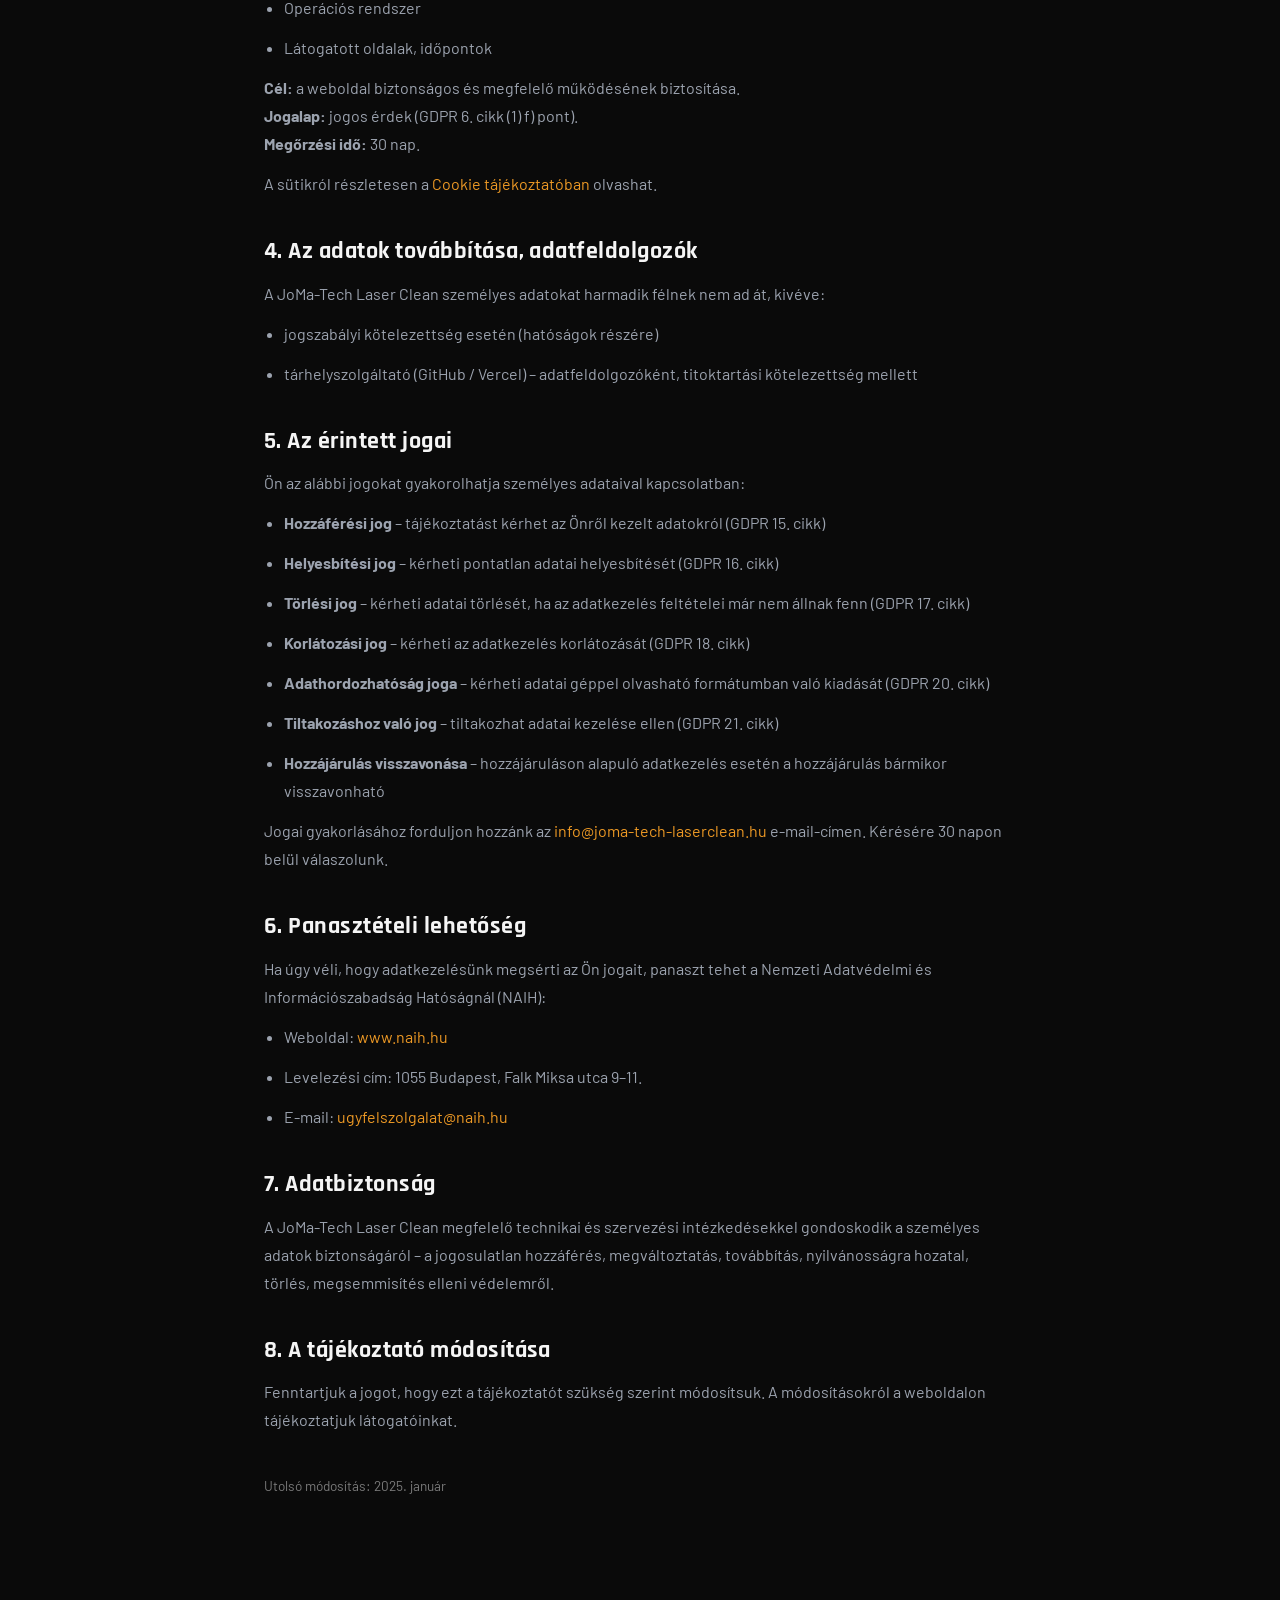
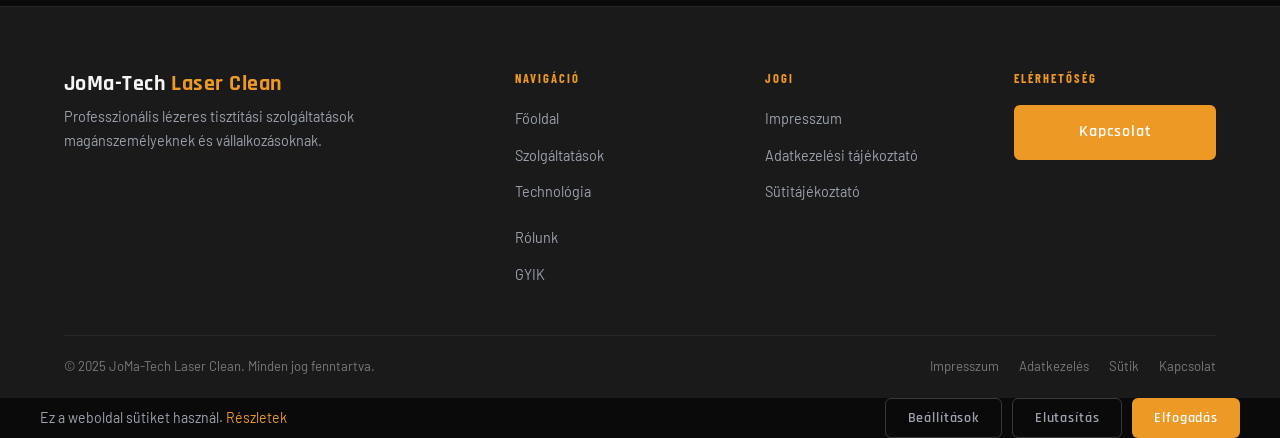
==== commit 31c170a3: "Add files via upload" ====
--- a/adatkezeles.html
+++ b/adatkezeles.html
@@ -39,6 +39,10 @@
     <nav class="nav-wrap">
       <a href="index.html" class="nav-logo">
         <img src="assets/img/logo.png" alt="JoMa-Tech Laser Clean logó" class="nav-logo-img">
+        <div class="nav-logo-text">
+          <strong>JoMa-Tech</strong>
+          <span>Laser Clean</span>
+        </div>
       </a>
       <div class="nav-links">
         <a href="index.html">Főoldal</a>
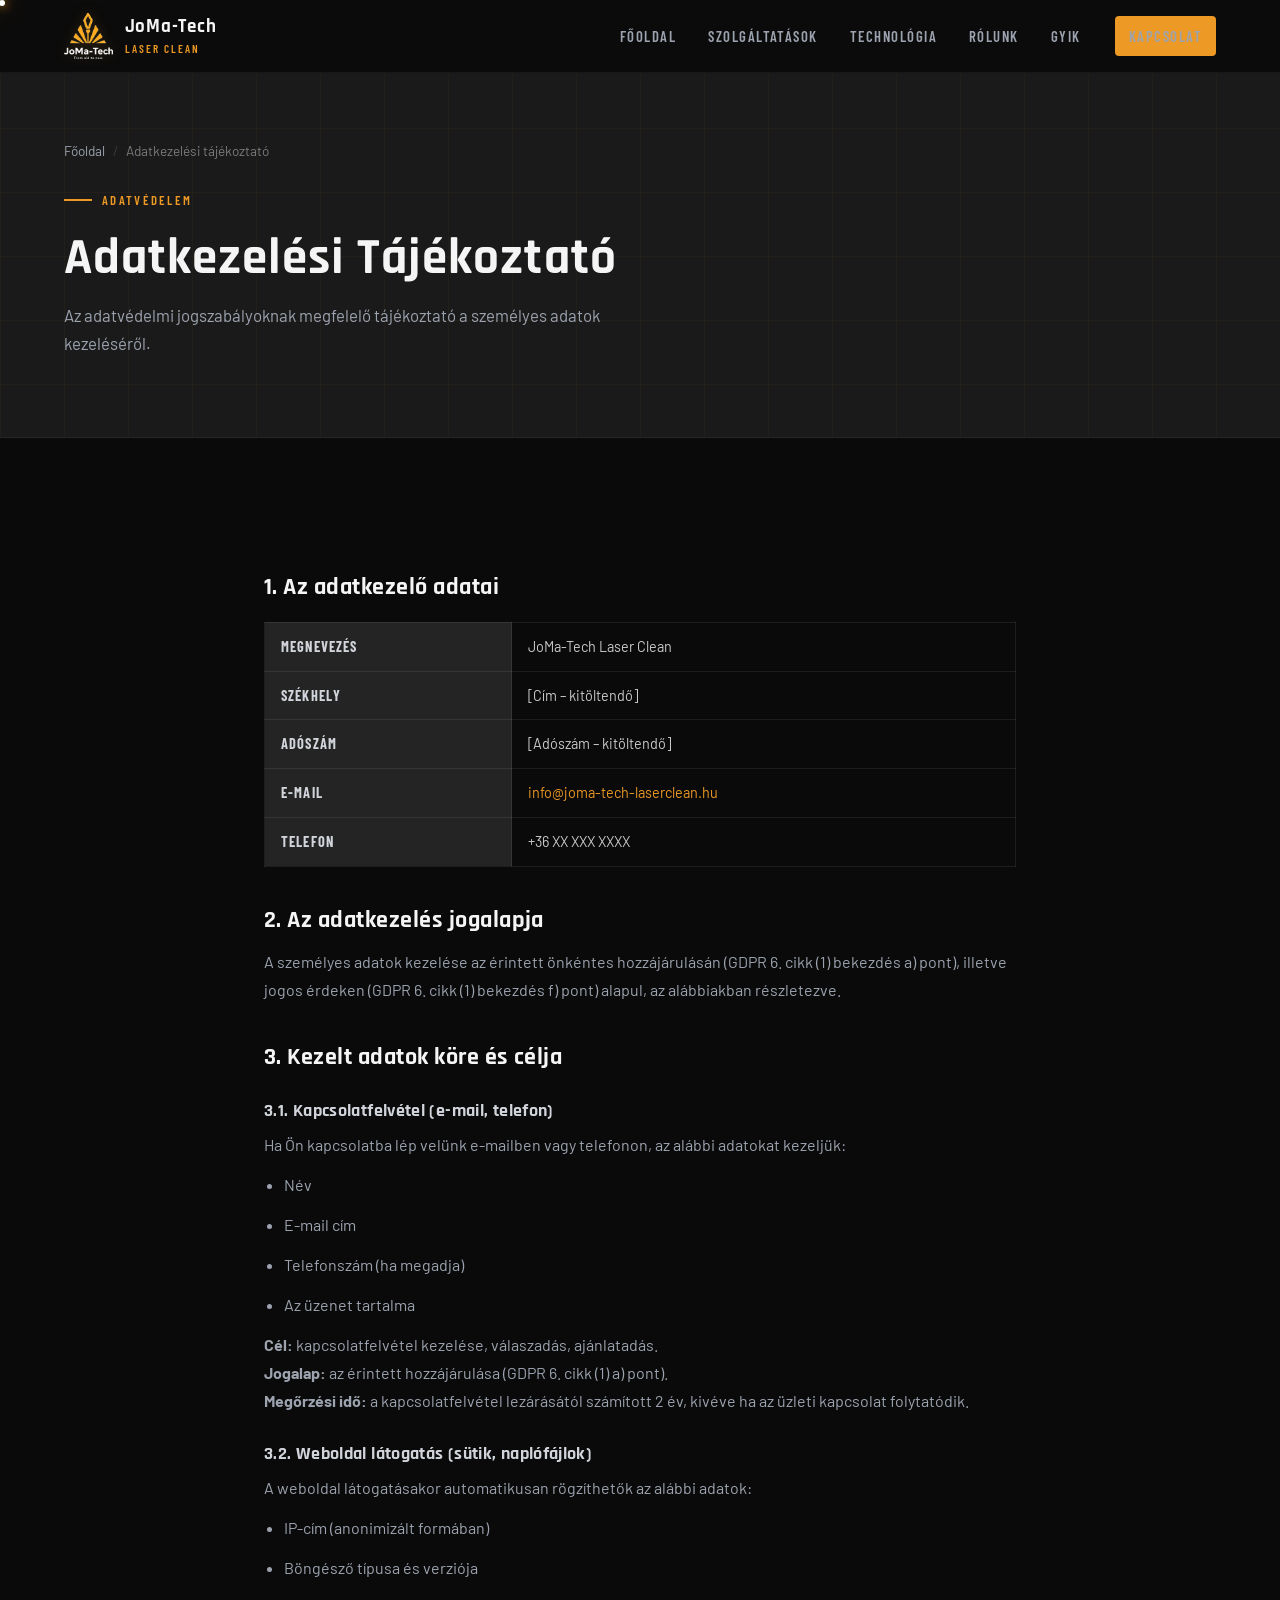
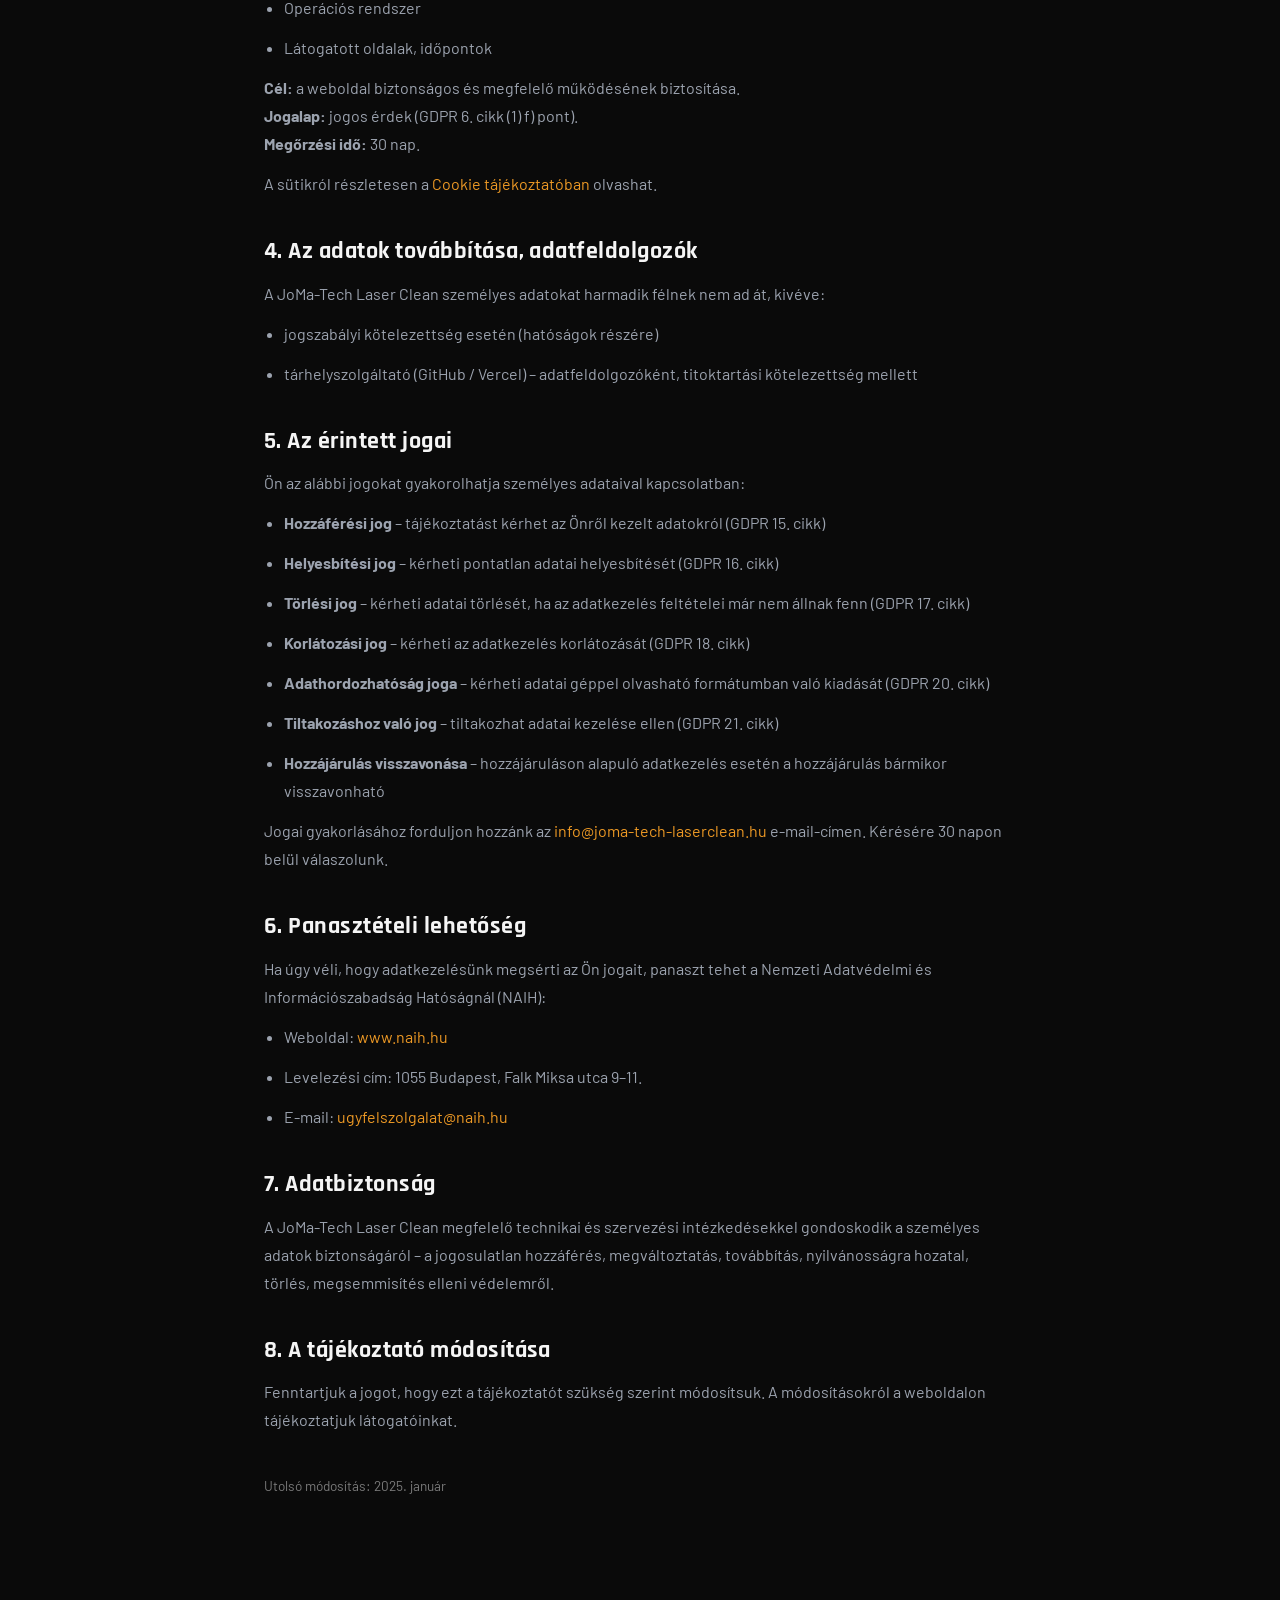
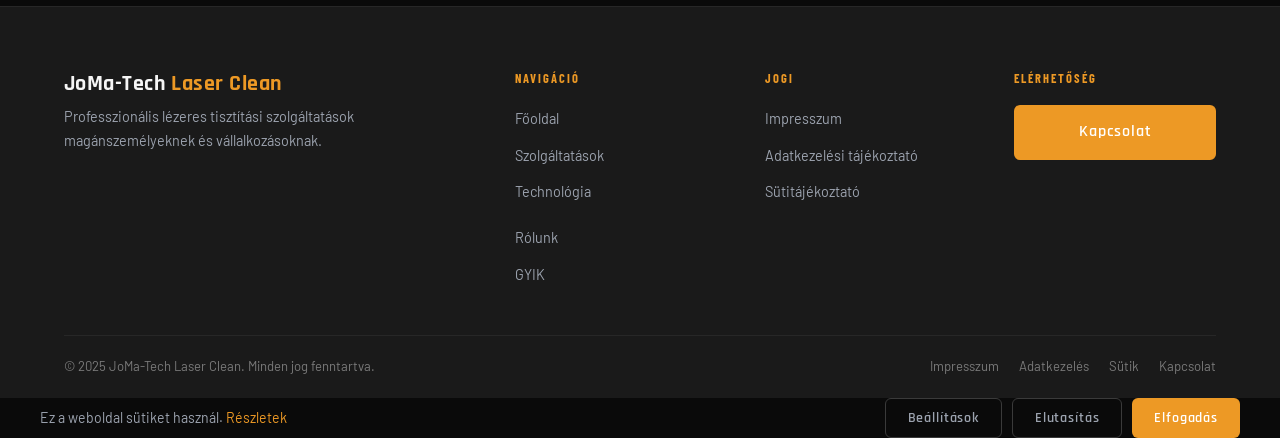
==== commit 8a4b3ea5: "Add files via upload" ====
--- a/adatkezeles.html
+++ b/adatkezeles.html
@@ -27,6 +27,7 @@
   <meta name="twitter:image" content="https://joma-tech-laserclean.hu/assets/img/og-image.jpg">
 
   <title>Adatkezelési Tájékoztató – JoMa-Tech Laser Clean</title>
+  <link rel="sitemap" type="application/xml" href="sitemap.xml">
   <link rel="stylesheet" href="assets/css/style.css">
   <link rel="preconnect" href="https://fonts.googleapis.com">
   <link rel="preconnect" href="https://fonts.gstatic.com" crossorigin>
--- a/assets/css/style.css
+++ b/assets/css/style.css
@@ -179,6 +179,40 @@
   align-items: center;
   gap: 12px;
   text-decoration: none;
+}
+.nav-logo-img {
+  height: 46px;
+  width: auto;
+  display: block;
+  object-fit: contain;
+  filter: drop-shadow(0 0 6px rgba(237,153,37,0.25));
+  transition: filter 0.3s ease, transform 0.3s ease;
+}
+.nav-logo:hover .nav-logo-img {
+  filter: drop-shadow(0 0 14px rgba(237,153,37,0.6));
+  transform: scale(1.04);
+}
+@media (max-width: 480px) {
+  .nav-logo-img { height: 38px; }
+}
+.nav-logo-text {
+  line-height: 1.15;
+}
+.nav-logo-text strong {
+  display: block;
+  font-family: var(--font-display);
+  font-size: 1.18rem;
+  font-weight: 700;
+  color: #ffffff;
+  letter-spacing: 0.04em;
+}
+.nav-logo-text span {
+  font-family: var(--font-cond);
+  font-size: 0.68rem;
+  font-weight: 600;
+  letter-spacing: 0.2em;
+  text-transform: uppercase;
+  color: var(--orange);
 }
 .nav-logo-icon {
   width: 40px; height: 40px;
